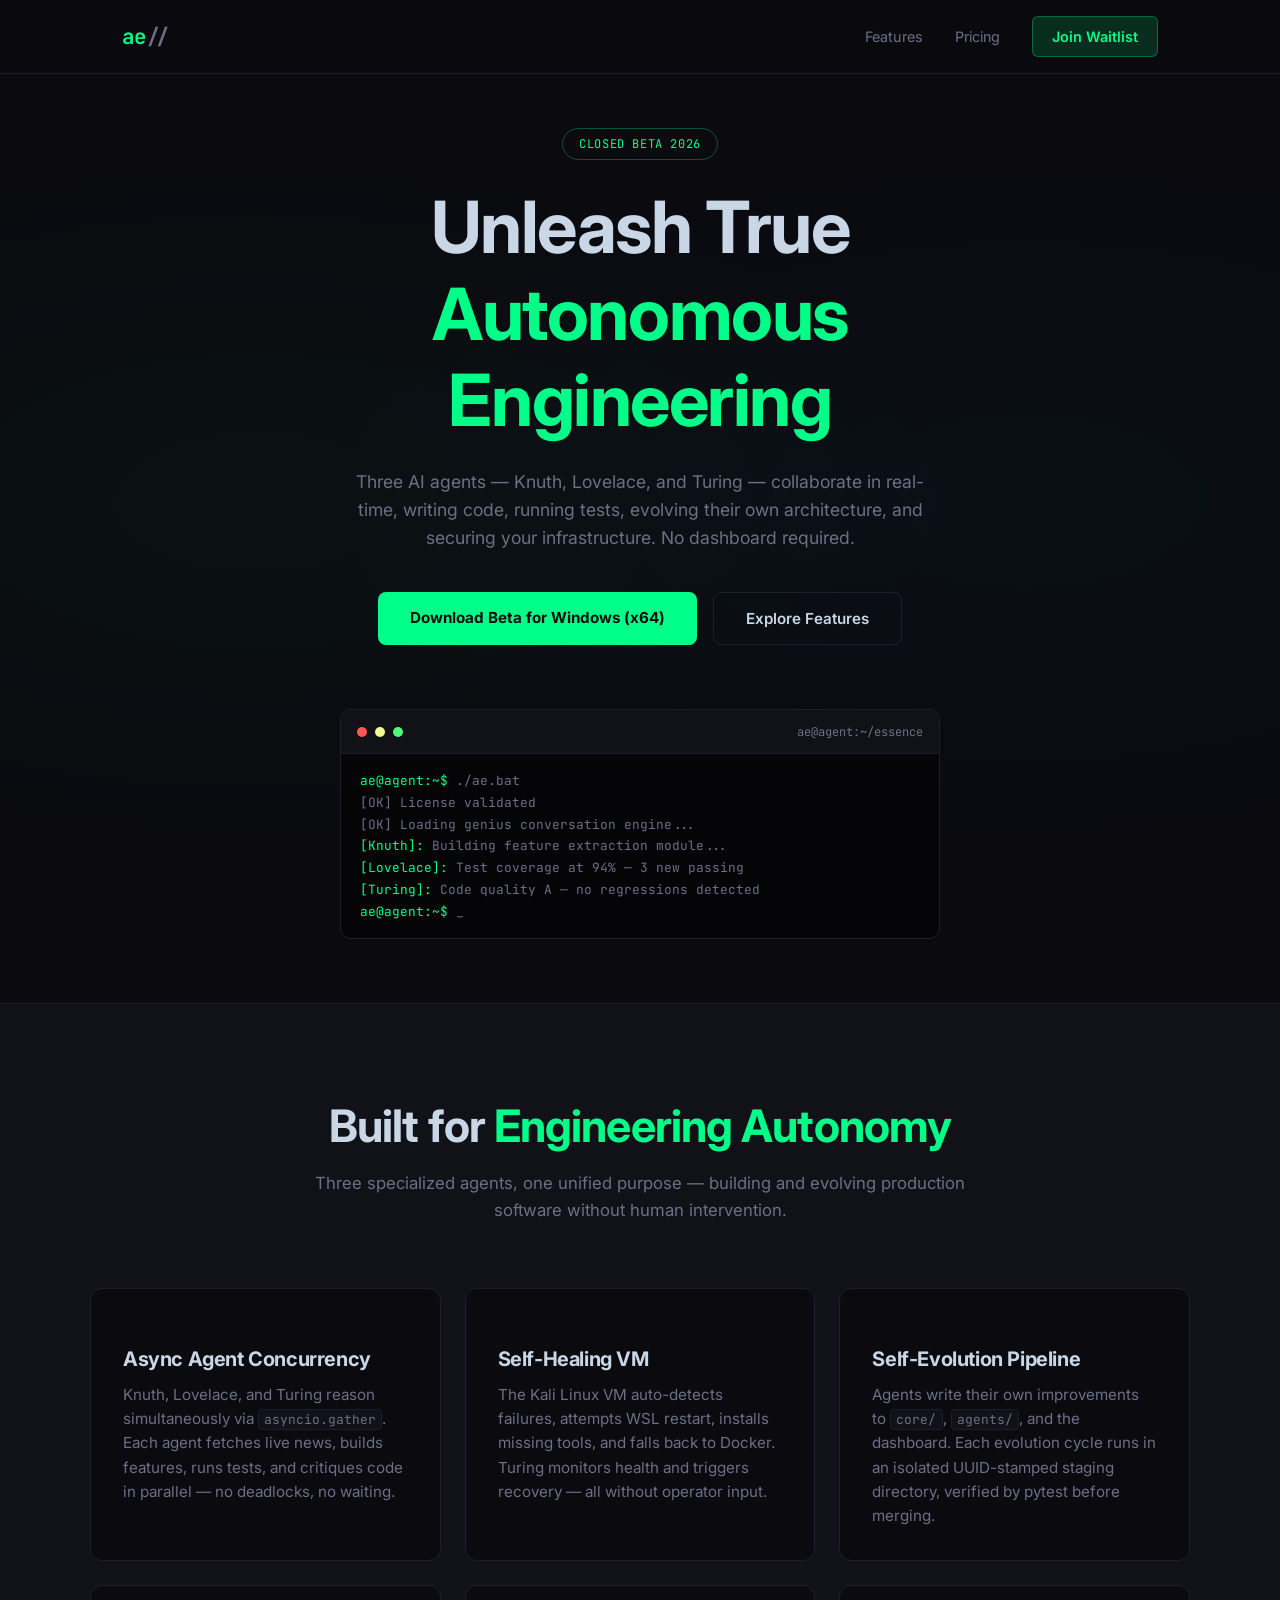
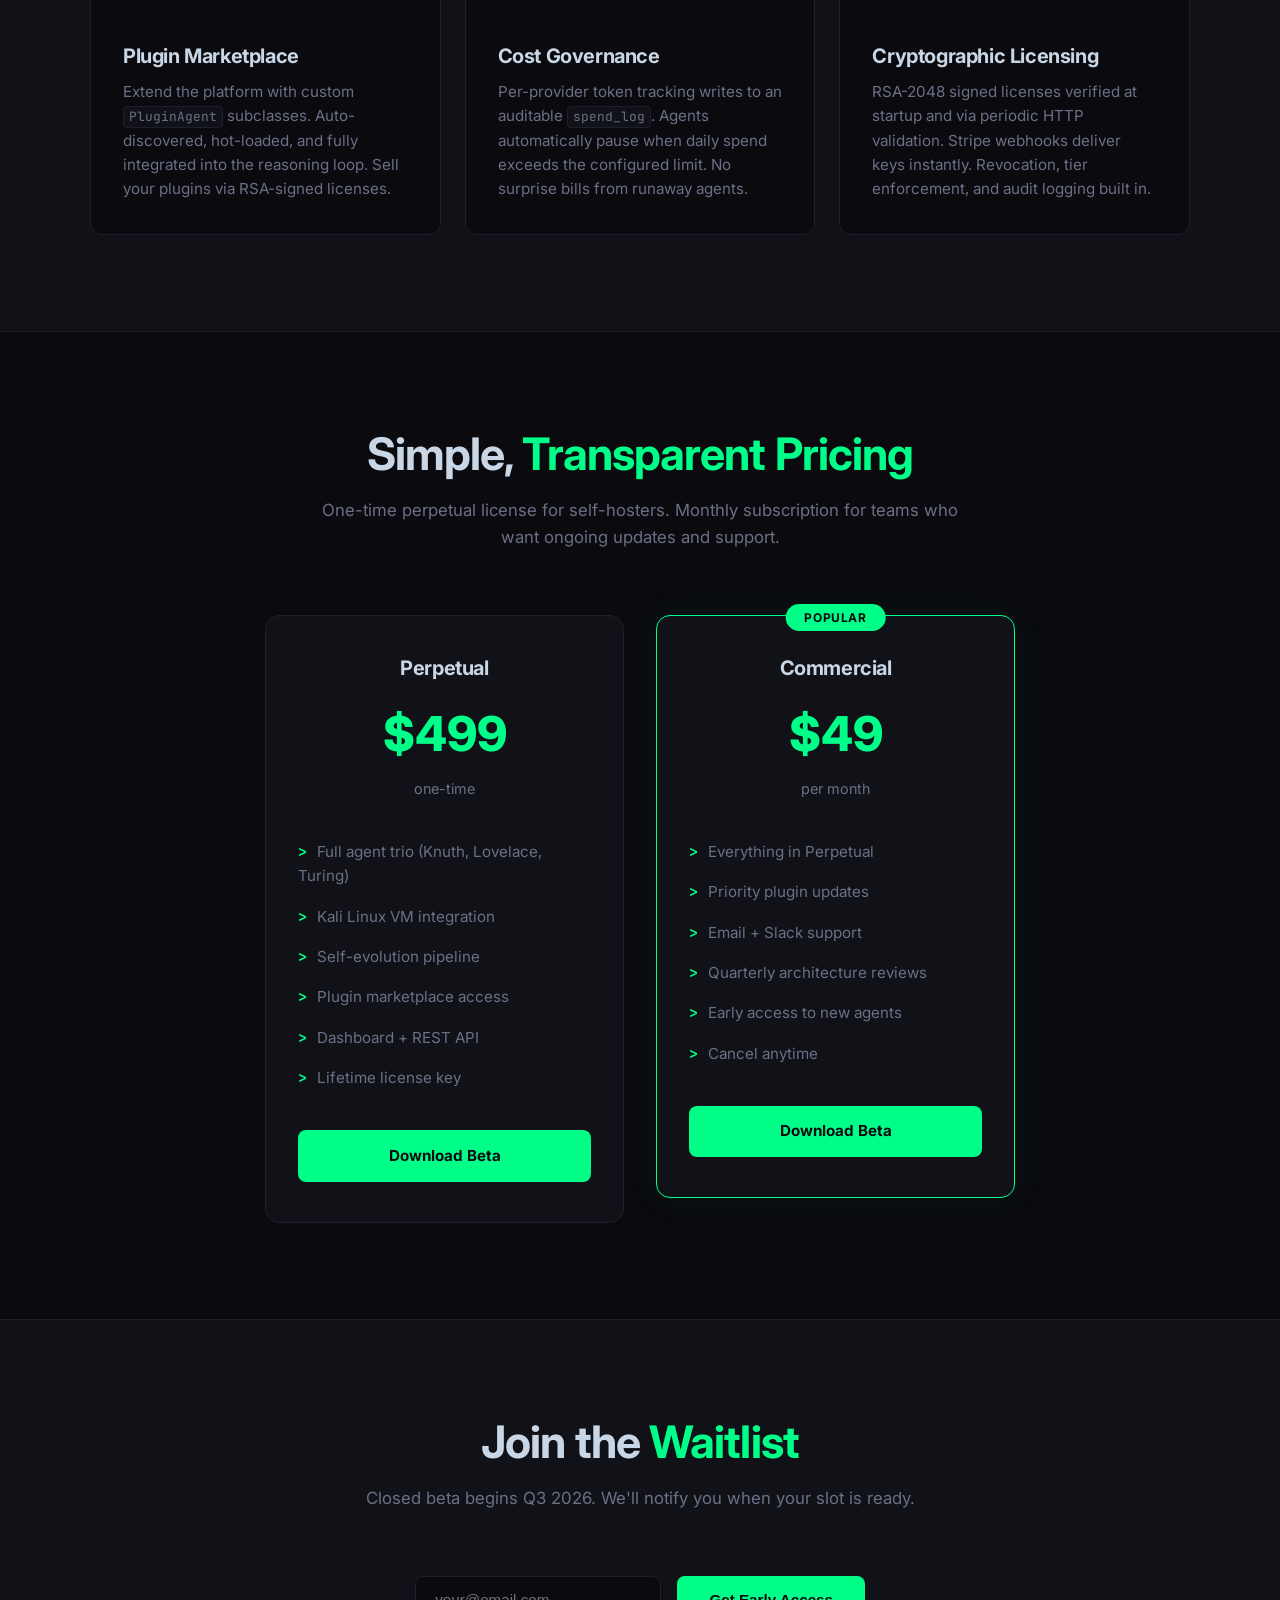
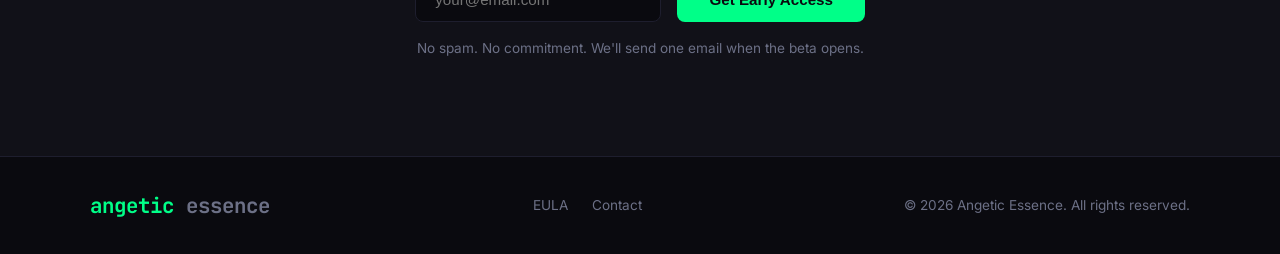
==== index.html @ 2ede4ea6 "Production release: AngeticEssence.exe update" ====
<!DOCTYPE html>
<html lang="en">
<head>
    <meta charset="UTF-8">
    <meta name="viewport" content="width=device-width, initial-scale=1.0">
    <title>Angetic Essence — Autonomous Engineering Agent</title>
    <link rel="stylesheet" href="styles.css">
    <link rel="preconnect" href="https://fonts.googleapis.com">
    <link href="https://fonts.googleapis.com/css2?family=JetBrains+Mono:wght@400;500;700&family=Inter:wght@400;500;600;700;800&display=swap" rel="stylesheet">
</head>
<body>
    <nav>
        <div class="nav-inner">
            <span class="logo">ae<span class="dim">//</span></span>
            <div class="nav-links">
                <a href="#features">Features</a>
                <a href="#pricing">Pricing</a>
                <a href="#waitlist" class="nav-cta">Join Waitlist</a>
            </div>
        </div>
    </nav>

    <section class="hero" id="hero">
        <div class="hero-bg"></div>
        <div class="hero-content">
            <span class="badge">Closed Beta 2026</span>
            <h1>Unleash True<br><span class="accent">Autonomous Engineering</span></h1>
            <p>Three AI agents — Knuth, Lovelace, and Turing — collaborate in real-time, writing code, running tests, evolving their own architecture, and securing your infrastructure. No dashboard required.</p>
            <div class="hero-actions">
                <a href="downloads/AngeticEssence.exe" class="btn-primary" download>Download Beta for Windows (x64)</a>
                <a href="#features" class="btn-secondary">Explore Features</a>
            </div>
            <div class="terminal-preview">
                <div class="terminal-header">
                    <span class="dot red"></span>
                    <span class="dot yellow"></span>
                    <span class="dot green"></span>
                    <span class="terminal-title">ae@agent:~/essence</span>
                </div>
                <div class="terminal-body">
                    <span class="prompt">ae@agent:~$</span> ./ae.bat<br>
                    <span class="dim">[OK] License validated</span><br>
                    <span class="dim">[OK] Loading genius conversation engine...</span><br>
                    <span class="accent">[Knuth]:</span> Building feature extraction module...<br>
                    <span class="accent">[Lovelace]:</span> Test coverage at 94% — 3 new passing<br>
                    <span class="accent">[Turing]:</span> Code quality A — no regressions detected<br>
                    <span class="prompt">ae@agent:~$</span> _
                </div>
            </div>
        </div>
    </section>

    <section class="features" id="features">
        <div class="section-header">
            <h2>Built for <span class="accent">Engineering Autonomy</span></h2>
            <p>Three specialized agents, one unified purpose — building and evolving production software without human intervention.</p>
        </div>
        <div class="features-grid">
            <div class="feature-card">
                <div class="feature-icon">&#8203;</div>
                <h3>Async Agent Concurrency</h3>
                <p>Knuth, Lovelace, and Turing reason simultaneously via <code>asyncio.gather</code>. Each agent fetches live news, builds features, runs tests, and critiques code in parallel — no deadlocks, no waiting.</p>
            </div>
            <div class="feature-card">
                <div class="feature-icon">&#8203;</div>
                <h3>Self-Healing VM</h3>
                <p>The Kali Linux VM auto-detects failures, attempts WSL restart, installs missing tools, and falls back to Docker. Turing monitors health and triggers recovery — all without operator input.</p>
            </div>
            <div class="feature-card">
                <div class="feature-icon">&#8203;</div>
                <h3>Self-Evolution Pipeline</h3>
                <p>Agents write their own improvements to <code>core/</code>, <code>agents/</code>, and the dashboard. Each evolution cycle runs in an isolated UUID-stamped staging directory, verified by pytest before merging.</p>
            </div>
            <div class="feature-card">
                <div class="feature-icon">&#8203;</div>
                <h3>Plugin Marketplace</h3>
                <p>Extend the platform with custom <code>PluginAgent</code> subclasses. Auto-discovered, hot-loaded, and fully integrated into the reasoning loop. Sell your plugins via RSA-signed licenses.</p>
            </div>
            <div class="feature-card">
                <div class="feature-icon">&#8203;</div>
                <h3>Cost Governance</h3>
                <p>Per-provider token tracking writes to an auditable <code>spend_log</code>. Agents automatically pause when daily spend exceeds the configured limit. No surprise bills from runaway agents.</p>
            </div>
            <div class="feature-card">
                <div class="feature-icon">&#8203;</div>
                <h3>Cryptographic Licensing</h3>
                <p>RSA-2048 signed licenses verified at startup and via periodic HTTP validation. Stripe webhooks deliver keys instantly. Revocation, tier enforcement, and audit logging built in.</p>
            </div>
        </div>
    </section>

    <section class="pricing" id="pricing">
        <div class="section-header">
            <h2>Simple, <span class="accent">Transparent Pricing</span></h2>
            <p>One-time perpetual license for self-hosters. Monthly subscription for teams who want ongoing updates and support.</p>
        </div>
        <div class="pricing-grid">
            <div class="pricing-card">
                <h3>Perpetual</h3>
                <div class="price">$499</div>
                <div class="price-note">one-time</div>
                <ul>
                    <li>Full agent trio (Knuth, Lovelace, Turing)</li>
                    <li>Kali Linux VM integration</li>
                    <li>Self-evolution pipeline</li>
                    <li>Plugin marketplace access</li>
                    <li>Dashboard + REST API</li>
                    <li>Lifetime license key</li>
                </ul>
                <a href="downloads/AngeticEssence.exe" class="btn-primary" download>Download Beta</a>
            </div>
            <div class="pricing-card featured">
                <div class="featured-badge">Popular</div>
                <h3>Commercial</h3>
                <div class="price">$49</div>
                <div class="price-note">per month</div>
                <ul>
                    <li>Everything in Perpetual</li>
                    <li>Priority plugin updates</li>
                    <li>Email + Slack support</li>
                    <li>Quarterly architecture reviews</li>
                    <li>Early access to new agents</li>
                    <li>Cancel anytime</li>
                </ul>
                <a href="downloads/AngeticEssence.exe" class="btn-primary" download>Download Beta</a>
            </div>
        </div>
    </section>

    <section class="waitlist" id="waitlist">
        <div class="section-header">
            <h2>Join the <span class="accent">Waitlist</span></h2>
            <p>Closed beta begins Q3 2026. We'll notify you when your slot is ready.</p>
        </div>
        <form class="waitlist-form" action="mailto:hello@angeticessence.com?subject=Angetic%20Essence%20Beta%20Waitlist" method="post" enctype="text/plain">
            <input type="email" name="email" placeholder="your@email.com" required>
            <button type="submit" class="btn-primary">Get Early Access</button>
        </form>
        <p class="waitlist-note">No spam. No commitment. We'll send one email when the beta opens.</p>
    </section>

    <footer>
        <div class="footer-inner">
            <span class="logo">angetic <span class="dim">essence</span></span>
            <div class="footer-links">
                <a href="docs/EULA.md">EULA</a>
                <a href="mailto:hello@angeticessence.com?subject=Angetic%20Essence%20Beta%20Waitlist">Contact</a>
            </div>
            <span class="dim">&copy; 2026 Angetic Essence. All rights reserved.</span>
        </div>
    </footer>
</body>
</html>
---- styles.css ----
/* ─── Reset & Base ─── */
*, *::before, *::after {
    margin: 0;
    padding: 0;
    box-sizing: border-box;
}

html {
    scroll-behavior: smooth;
}

body {
    background: #0a0a0f;
    color: #c8d6e5;
    font-family: 'Inter', -apple-system, BlinkMacSystemFont, sans-serif;
    line-height: 1.6;
    -webkit-font-smoothing: antialiased;
}

/* ─── Colors ─── */
:root {
    --bg: #0a0a0f;
    --bg-card: #111118;
    --bg-hover: #181825;
    --border: #1e1e2e;
    --text: #c8d6e5;
    --text-dim: #6c7086;
    --accent: #00ff88;
    --accent-dim: rgba(0, 255, 136, 0.15);
    --red: #ff5555;
    --yellow: #f1fa8c;
    --green: #50fa7b;
    --font-mono: 'JetBrains Mono', 'Fira Code', monospace;
}

/* ─── Typography ─── */
h1, h2, h3 {
    font-weight: 700;
    line-height: 1.2;
    letter-spacing: -0.02em;
}

h1 { font-size: clamp(2.5rem, 6vw, 4.5rem); }
h2 { font-size: clamp(1.8rem, 4vw, 2.8rem); }
h3 { font-size: 1.25rem; }

.accent { color: var(--accent); }
.dim { color: var(--text-dim); }

code {
    font-family: var(--font-mono);
    font-size: 0.85em;
    background: var(--bg-card);
    padding: 0.1em 0.4em;
    border-radius: 4px;
    border: 1px solid var(--border);
}

/* ─── Navigation ─── */
nav {
    position: fixed;
    top: 0;
    width: 100%;
    z-index: 100;
    background: rgba(10, 10, 15, 0.85);
    backdrop-filter: blur(12px);
    border-bottom: 1px solid var(--border);
}

.nav-inner {
    max-width: 1100px;
    margin: 0 auto;
    padding: 1rem 2rem;
    display: flex;
    justify-content: space-between;
    align-items: center;
}

.logo {
    font-family: var(--font-mono);
    font-size: 1.3rem;
    font-weight: 700;
    color: var(--accent);
}

.nav-links {
    display: flex;
    gap: 2rem;
    align-items: center;
}

.nav-links a {
    color: var(--text-dim);
    text-decoration: none;
    font-size: 0.9rem;
    transition: color 0.2s;
}

.nav-links a:hover {
    color: var(--accent);
}

.nav-cta {
    background: var(--accent-dim);
    color: var(--accent) !important;
    padding: 0.5rem 1.2rem;
    border-radius: 6px;
    border: 1px solid rgba(0, 255, 136, 0.3);
    font-weight: 600;
}

/* ─── Hero ─── */
.hero {
    position: relative;
    min-height: 100vh;
    display: flex;
    align-items: center;
    justify-content: center;
    padding: 8rem 2rem 4rem;
    overflow: hidden;
}

.hero-bg {
    position: absolute;
    inset: 0;
    background:
        radial-gradient(ellipse at 20% 50%, rgba(0, 255, 136, 0.03) 0%, transparent 50%),
        radial-gradient(ellipse at 80% 50%, rgba(0, 180, 255, 0.03) 0%, transparent 50%);
    pointer-events: none;
}

.hero-content {
    position: relative;
    max-width: 800px;
    text-align: center;
}

.badge {
    display: inline-block;
    font-family: var(--font-mono);
    font-size: 0.75rem;
    color: var(--accent);
    border: 1px solid rgba(0, 255, 136, 0.3);
    padding: 0.35rem 1rem;
    border-radius: 100px;
    margin-bottom: 1.5rem;
    letter-spacing: 0.05em;
    text-transform: uppercase;
}

.hero h1 {
    margin-bottom: 1.5rem;
}

.hero p {
    font-size: 1.1rem;
    color: var(--text-dim);
    max-width: 600px;
    margin: 0 auto 2.5rem;
}

.hero-actions {
    display: flex;
    gap: 1rem;
    justify-content: center;
    flex-wrap: wrap;
    margin-bottom: 4rem;
}

/* ─── Buttons ─── */
.btn-primary {
    display: inline-block;
    background: var(--accent);
    color: var(--bg);
    font-weight: 700;
    font-size: 0.95rem;
    padding: 0.85rem 2rem;
    border-radius: 8px;
    text-decoration: none;
    border: none;
    cursor: pointer;
    transition: all 0.2s;
}

.btn-primary:hover {
    background: #00cc6a;
    transform: translateY(-1px);
    box-shadow: 0 0 30px rgba(0, 255, 136, 0.2);
}

.btn-secondary {
    display: inline-block;
    color: var(--text);
    font-weight: 600;
    font-size: 0.95rem;
    padding: 0.85rem 2rem;
    border-radius: 8px;
    text-decoration: none;
    border: 1px solid var(--border);
    transition: all 0.2s;
}

.btn-secondary:hover {
    border-color: var(--text-dim);
    background: var(--bg-card);
}

/* ─── Terminal Preview ─── */
.terminal-preview {
    max-width: 600px;
    margin: 0 auto;
    background: #050508;
    border-radius: 10px;
    border: 1px solid var(--border);
    overflow: hidden;
    text-align: left;
    font-family: var(--font-mono);
    font-size: 0.8rem;
    line-height: 1.7;
}

.terminal-header {
    display: flex;
    align-items: center;
    gap: 0.5rem;
    padding: 0.7rem 1rem;
    background: var(--bg-card);
    border-bottom: 1px solid var(--border);
}

.dot {
    width: 10px;
    height: 10px;
    border-radius: 50%;
}

.dot.red { background: var(--red); }
.dot.yellow { background: var(--yellow); }
.dot.green { background: var(--green); }

.terminal-title {
    margin-left: auto;
    color: var(--text-dim);
    font-size: 0.75rem;
}

.terminal-body {
    padding: 1rem 1.2rem;
    color: var(--text-dim);
}

.prompt {
    color: var(--accent);
}

/* ─── Sections ─── */
section {
    padding: 6rem 2rem;
}

.section-header {
    text-align: center;
    max-width: 650px;
    margin: 0 auto 4rem;
}

.section-header p {
    color: var(--text-dim);
    margin-top: 1rem;
    font-size: 1.05rem;
}

/* ─── Features ─── */
.features {
    background: var(--bg-card);
    border-top: 1px solid var(--border);
    border-bottom: 1px solid var(--border);
}

.features-grid {
    max-width: 1100px;
    margin: 0 auto;
    display: grid;
    grid-template-columns: repeat(auto-fit, minmax(320px, 1fr));
    gap: 1.5rem;
}

.feature-card {
    background: var(--bg);
    border: 1px solid var(--border);
    border-radius: 12px;
    padding: 2rem;
    transition: all 0.3s;
}

.feature-card:hover {
    border-color: rgba(0, 255, 136, 0.2);
    background: var(--bg-hover);
    transform: translateY(-2px);
}

.feature-card h3 {
    margin-bottom: 0.75rem;
}

.feature-card p {
    color: var(--text-dim);
    font-size: 0.95rem;
}

/* ─── Pricing ─── */
.pricing-grid {
    max-width: 750px;
    margin: 0 auto;
    display: grid;
    grid-template-columns: repeat(auto-fit, minmax(300px, 1fr));
    gap: 2rem;
    align-items: start;
}

.pricing-card {
    background: var(--bg-card);
    border: 1px solid var(--border);
    border-radius: 14px;
    padding: 2.5rem 2rem;
    position: relative;
    text-align: center;
}

.pricing-card.featured {
    border-color: var(--accent);
    box-shadow: 0 0 40px rgba(0, 255, 136, 0.06);
}

.featured-badge {
    position: absolute;
    top: -12px;
    left: 50%;
    transform: translateX(-50%);
    background: var(--accent);
    color: var(--bg);
    font-size: 0.75rem;
    font-weight: 700;
    padding: 0.25rem 1.2rem;
    border-radius: 100px;
    text-transform: uppercase;
    letter-spacing: 0.05em;
}

.price {
    font-size: 3rem;
    font-weight: 800;
    color: var(--accent);
    margin: 1rem 0 0.25rem;
}

.price-note {
    color: var(--text-dim);
    font-size: 0.9rem;
    margin-bottom: 2rem;
}

.pricing-card ul {
    list-style: none;
    text-align: left;
    margin-bottom: 2rem;
}

.pricing-card li {
    padding: 0.5rem 0;
    font-size: 0.95rem;
    color: var(--text-dim);
}

.pricing-card li::before {
    content: ">";
    font-family: var(--font-mono);
    color: var(--accent);
    margin-right: 0.6rem;
    font-weight: 700;
}

.pricing-card .btn-primary {
    width: 100%;
    text-align: center;
}

/* ─── Waitlist ─── */
.waitlist {
    text-align: center;
    background: var(--bg-card);
    border-top: 1px solid var(--border);
}

.waitlist-form {
    display: flex;
    gap: 1rem;
    max-width: 450px;
    margin: 0 auto;
}

.waitlist-form input {
    flex: 1;
    background: var(--bg);
    border: 1px solid var(--border);
    border-radius: 8px;
    padding: 0.85rem 1.2rem;
    color: var(--text);
    font-size: 0.95rem;
    outline: none;
    transition: border-color 0.2s;
}

.waitlist-form input:focus {
    border-color: var(--accent);
}

.waitlist-note {
    margin-top: 1rem;
    font-size: 0.85rem;
    color: var(--text-dim);
}

/* ─── Footer ─── */
footer {
    border-top: 1px solid var(--border);
    padding: 2rem;
}

.footer-inner {
    max-width: 1100px;
    margin: 0 auto;
    display: flex;
    justify-content: space-between;
    align-items: center;
    flex-wrap: wrap;
    gap: 1rem;
    font-size: 0.85rem;
}

.footer-links {
    display: flex;
    gap: 1.5rem;
}

.footer-links a {
    color: var(--text-dim);
    text-decoration: none;
}

.footer-links a:hover {
    color: var(--accent);
}

/* ─── Responsive ─── */
@media (max-width: 640px) {
    .nav-links a:not(.nav-cta) {
        display: none;
    }
    .hero-actions {
        flex-direction: column;
    }
    .hero-actions .btn-primary,
    .hero-actions .btn-secondary {
        width: 100%;
        text-align: center;
    }
    .waitlist-form {
        flex-direction: column;
    }
    .features-grid {
        grid-template-columns: 1fr;
    }
    .pricing-grid {
        grid-template-columns: 1fr;
    }
}
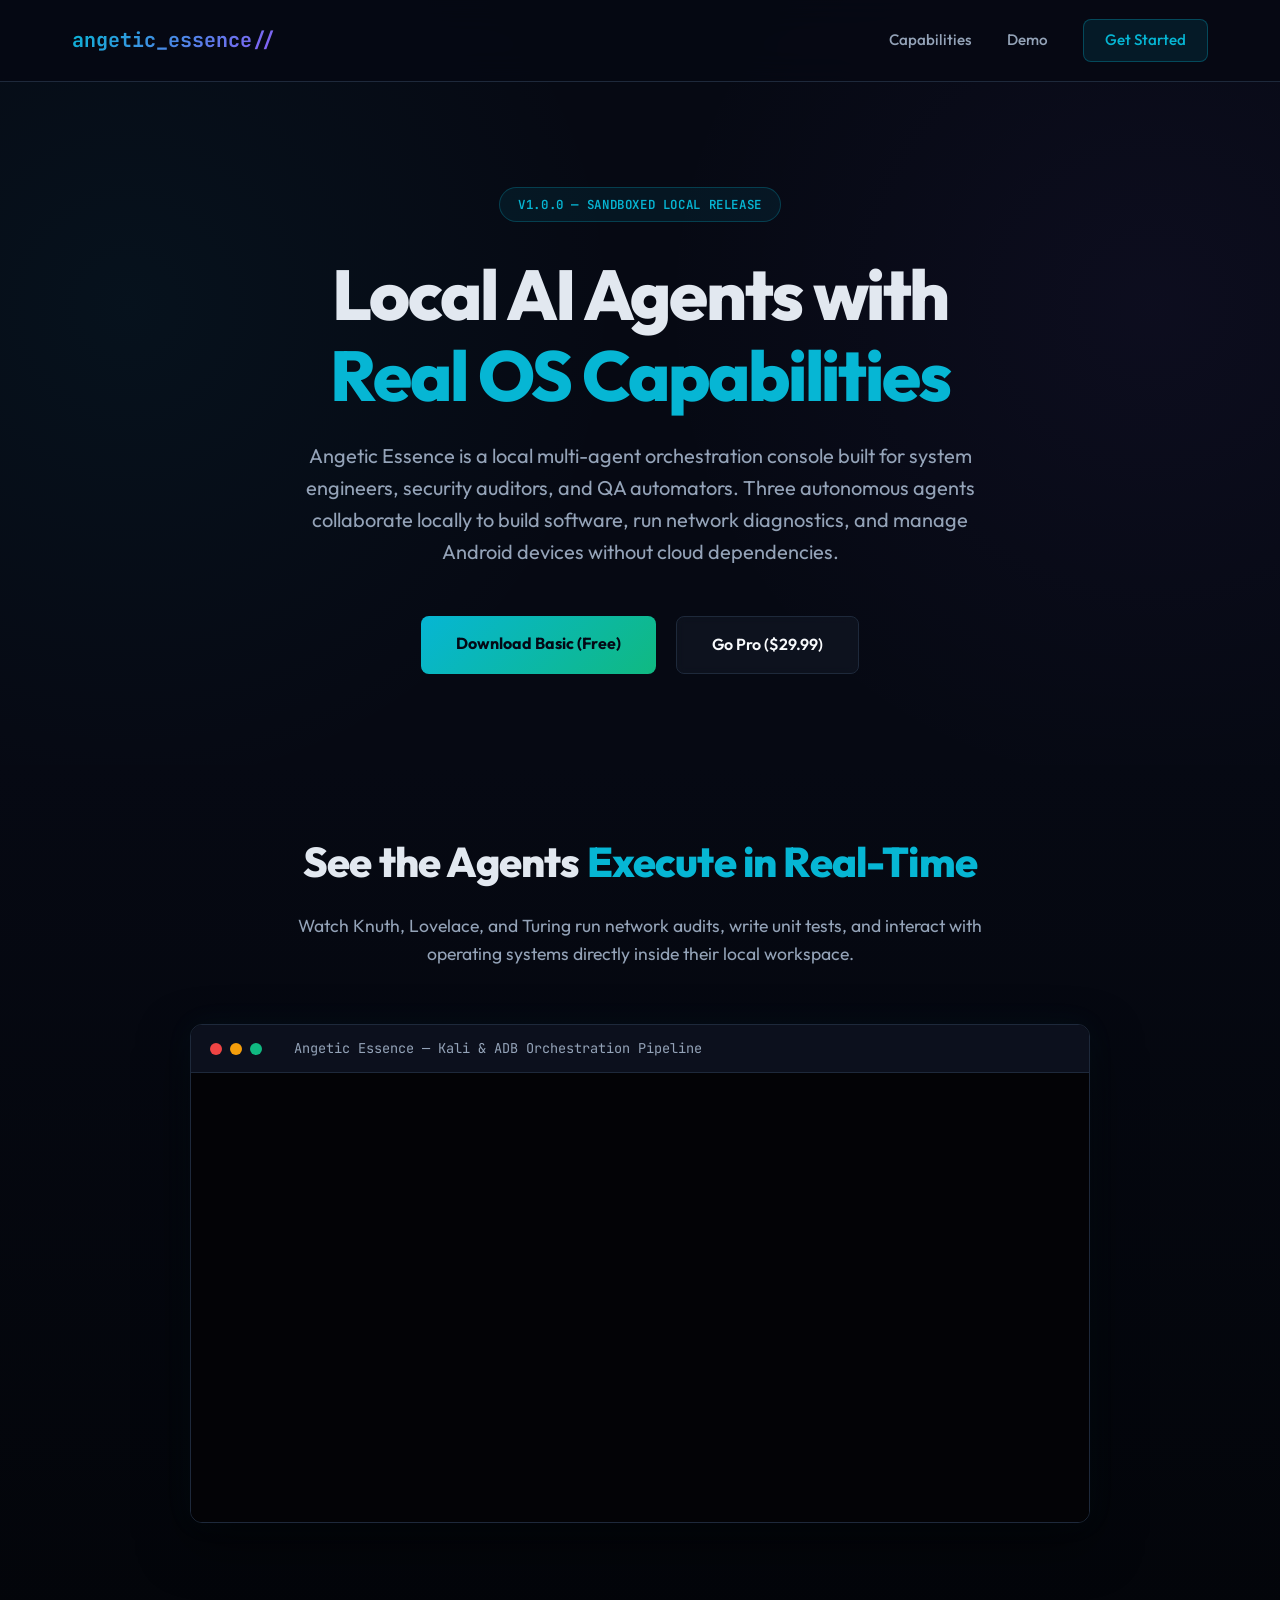
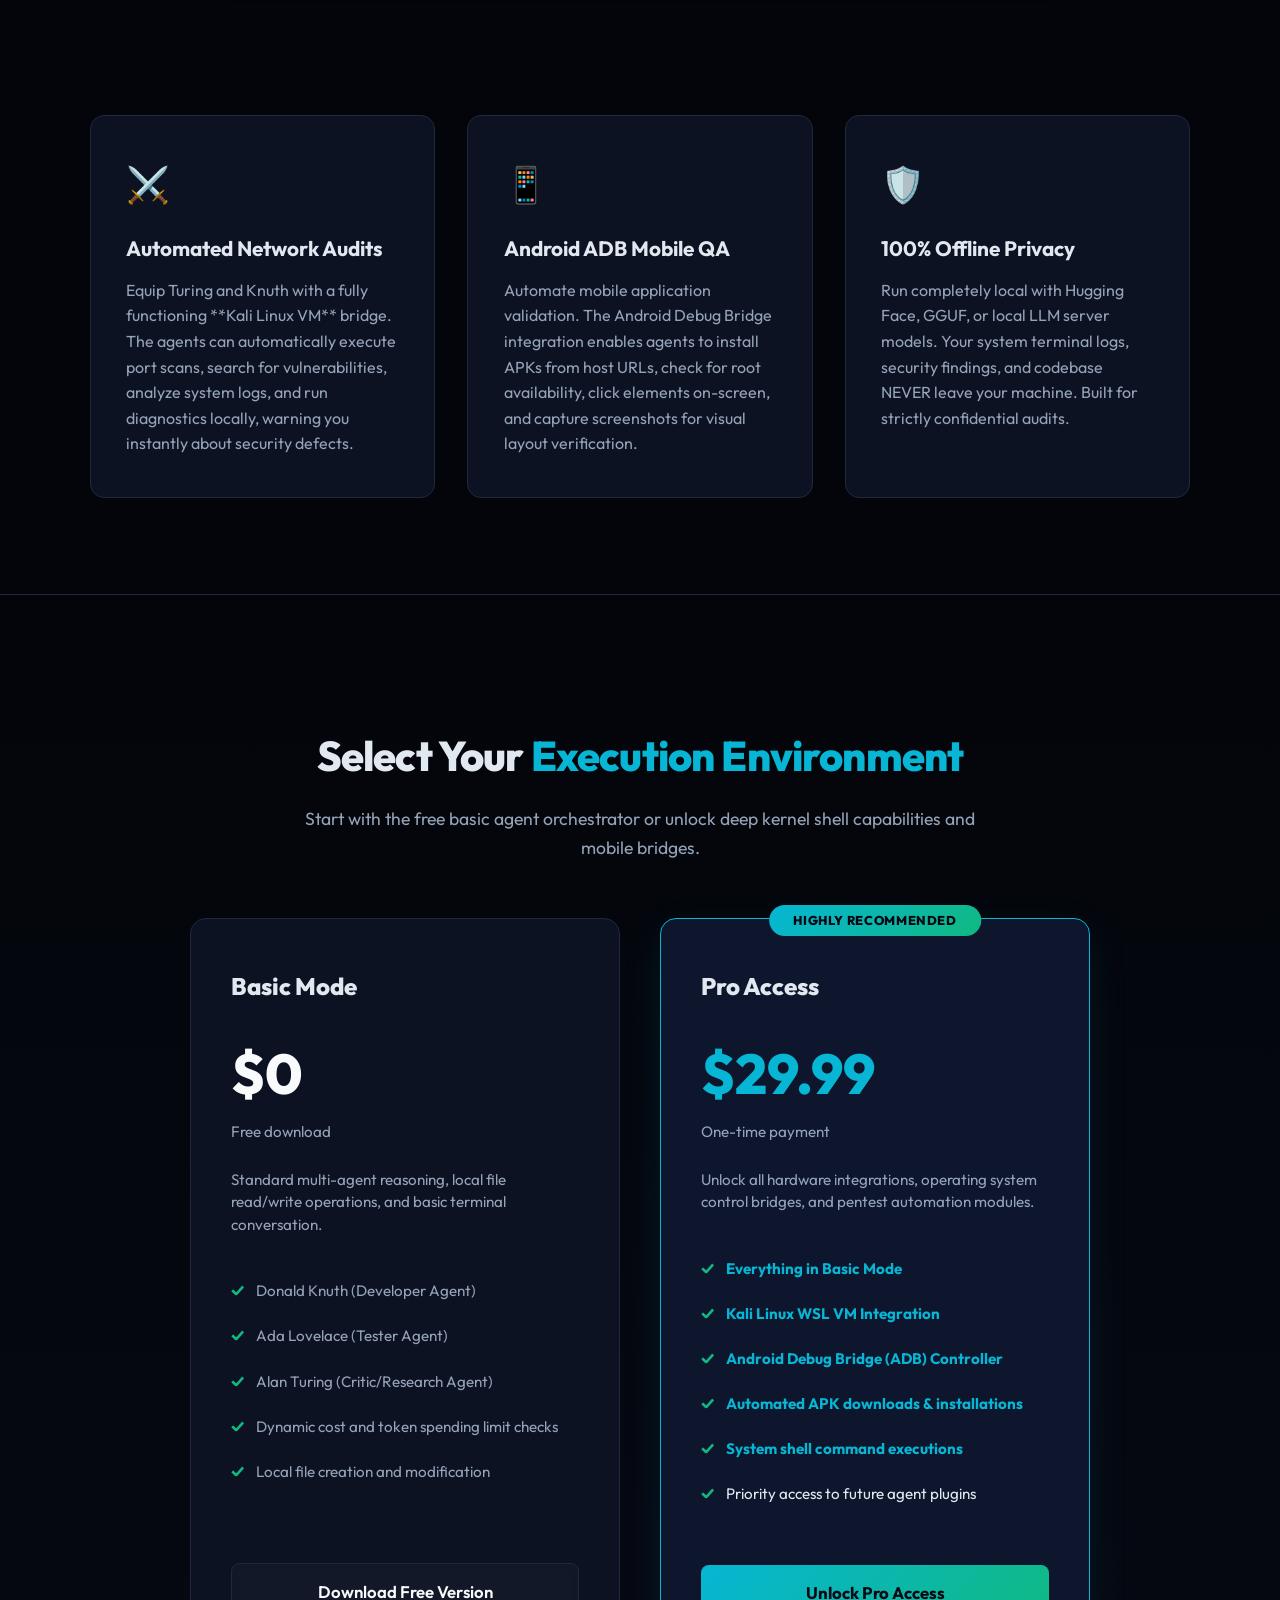
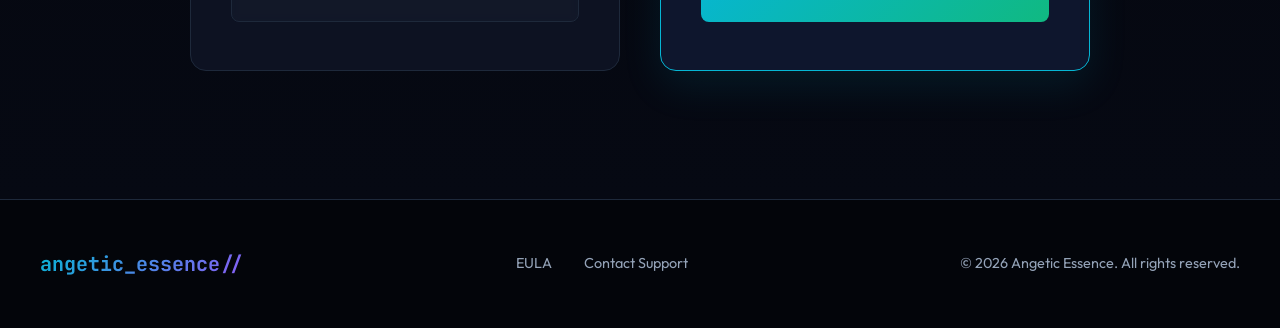
==== commit 30ceb5bb: "Update landing page: add terminal styles, video frame, and freemium pricing" ====
--- a/index.html
+++ b/index.html
@@ -3,148 +3,134 @@
 <head>
     <meta charset="UTF-8">
     <meta name="viewport" content="width=device-width, initial-scale=1.0">
-    <title>Angetic Essence — Autonomous Engineering Agent</title>
+    <title>Angetic Essence — Local Autonomous AI Agent Cyberdeck</title>
     <link rel="stylesheet" href="styles.css">
     <link rel="preconnect" href="https://fonts.googleapis.com">
-    <link href="https://fonts.googleapis.com/css2?family=JetBrains+Mono:wght@400;500;700&family=Inter:wght@400;500;600;700;800&display=swap" rel="stylesheet">
+    <link href="https://fonts.googleapis.com/css2?family=JetBrains+Mono:wght@400;500;700&family=Outfit:wght@400;500;600;700;800&display=swap" rel="stylesheet">
 </head>
 <body>
     <nav>
         <div class="nav-inner">
-            <span class="logo">ae<span class="dim">//</span></span>
+            <span class="logo">angetic_essence<span class="dim">//</span></span>
             <div class="nav-links">
-                <a href="#features">Features</a>
-                <a href="#pricing">Pricing</a>
-                <a href="#waitlist" class="nav-cta">Join Waitlist</a>
+                <a href="#features">Capabilities</a>
+                <a href="#demo">Demo</a>
+                <a href="#pricing" class="nav-cta">Get Started</a>
             </div>
         </div>
     </nav>
 
-    <section class="hero" id="hero">
+    <header class="hero">
         <div class="hero-bg"></div>
         <div class="hero-content">
-            <span class="badge">Closed Beta 2026</span>
-            <h1>Unleash True<br><span class="accent">Autonomous Engineering</span></h1>
-            <p>Three AI agents — Knuth, Lovelace, and Turing — collaborate in real-time, writing code, running tests, evolving their own architecture, and securing your infrastructure. No dashboard required.</p>
+            <span class="badge">V1.0.0 — Sandboxed Local Release</span>
+            <h1>Local AI Agents with<br><span class="accent">Real OS Capabilities</span></h1>
+            <p class="hero-sub">Angetic Essence is a local multi-agent orchestration console built for system engineers, security auditors, and QA automators. Three autonomous agents collaborate locally to build software, run network diagnostics, and manage Android devices without cloud dependencies.</p>
             <div class="hero-actions">
-                <a href="downloads/AngeticEssence.exe" class="btn-primary" download>Download Beta for Windows (x64)</a>
-                <a href="#features" class="btn-secondary">Explore Features</a>
+                <a href="downloads/AngeticEssence.exe" class="btn-primary" download>Download Basic (Free)</a>
+                <a href="#pricing" class="btn-secondary">Go Pro ($29.99)</a>
             </div>
-            <div class="terminal-preview">
-                <div class="terminal-header">
+        </div>
+    </header>
+
+    <section class="demo-section" id="demo">
+        <div class="section-header">
+            <h2>See the Agents <span class="accent">Execute in Real-Time</span></h2>
+            <p>Watch Knuth, Lovelace, and Turing run network audits, write unit tests, and interact with operating systems directly inside their local workspace.</p>
+        </div>
+        <div class="hardware-frame">
+            <div class="screen-header">
+                <div class="window-controls">
                     <span class="dot red"></span>
                     <span class="dot yellow"></span>
                     <span class="dot green"></span>
-                    <span class="terminal-title">ae@agent:~/essence</span>
                 </div>
-                <div class="terminal-body">
-                    <span class="prompt">ae@agent:~$</span> ./ae.bat<br>
-                    <span class="dim">[OK] License validated</span><br>
-                    <span class="dim">[OK] Loading genius conversation engine...</span><br>
-                    <span class="accent">[Knuth]:</span> Building feature extraction module...<br>
-                    <span class="accent">[Lovelace]:</span> Test coverage at 94% — 3 new passing<br>
-                    <span class="accent">[Turing]:</span> Code quality A — no regressions detected<br>
-                    <span class="prompt">ae@agent:~$</span> _
-                </div>
+                <span class="window-title">Angetic Essence — Kali & ADB Orchestration Pipeline</span>
+            </div>
+            <div class="screen-body">
+                <video autoplay loop muted playsinline class="demo-video">
+                    <source src="assets/demo.mp4" type="video/mp4">
+                    <!-- Text fallback representing terminal output in case video asset is not present -->
+                    <pre class="terminal-fallback">
+[Knuth] Initializing news-based developer intelligence loop...
+[Lovelace] Verification suites booted: pytest-coverage ready.
+[Turing] Analyzing Kali Linux WSL VM health: Status OK.
+[SYSTEM] Ready for tasks. Enter target command.
+$ /api/adb/devices -> Listing ADB nodes. Found device [emulator-5554]
+$ /api/vm/exec "nmap -sV -F 192.168.1.1" -> Triggering network audit tool...
+                    </pre>
+                </video>
             </div>
         </div>
     </section>
 
-    <section class="features" id="features">
-        <div class="section-header">
-            <h2>Built for <span class="accent">Engineering Autonomy</span></h2>
-            <p>Three specialized agents, one unified purpose — building and evolving production software without human intervention.</p>
-        </div>
-        <div class="features-grid">
-            <div class="feature-card">
-                <div class="feature-icon">&#8203;</div>
-                <h3>Async Agent Concurrency</h3>
-                <p>Knuth, Lovelace, and Turing reason simultaneously via <code>asyncio.gather</code>. Each agent fetches live news, builds features, runs tests, and critiques code in parallel — no deadlocks, no waiting.</p>
+    <section class="value-props" id="features">
+        <div class="props-grid">
+            <div class="prop-card">
+                <div class="prop-icon">⚔️</div>
+                <h3>Automated Network Audits</h3>
+                <p>Equip Turing and Knuth with a fully functioning **Kali Linux VM** bridge. The agents can automatically execute port scans, search for vulnerabilities, analyze system logs, and run diagnostics locally, warning you instantly about security defects.</p>
             </div>
-            <div class="feature-card">
-                <div class="feature-icon">&#8203;</div>
-                <h3>Self-Healing VM</h3>
-                <p>The Kali Linux VM auto-detects failures, attempts WSL restart, installs missing tools, and falls back to Docker. Turing monitors health and triggers recovery — all without operator input.</p>
+            <div class="prop-card">
+                <div class="prop-icon">📱</div>
+                <h3>Android ADB Mobile QA</h3>
+                <p>Automate mobile application validation. The Android Debug Bridge integration enables agents to install APKs from host URLs, check for root availability, click elements on-screen, and capture screenshots for visual layout verification.</p>
             </div>
-            <div class="feature-card">
-                <div class="feature-icon">&#8203;</div>
-                <h3>Self-Evolution Pipeline</h3>
-                <p>Agents write their own improvements to <code>core/</code>, <code>agents/</code>, and the dashboard. Each evolution cycle runs in an isolated UUID-stamped staging directory, verified by pytest before merging.</p>
-            </div>
-            <div class="feature-card">
-                <div class="feature-icon">&#8203;</div>
-                <h3>Plugin Marketplace</h3>
-                <p>Extend the platform with custom <code>PluginAgent</code> subclasses. Auto-discovered, hot-loaded, and fully integrated into the reasoning loop. Sell your plugins via RSA-signed licenses.</p>
-            </div>
-            <div class="feature-card">
-                <div class="feature-icon">&#8203;</div>
-                <h3>Cost Governance</h3>
-                <p>Per-provider token tracking writes to an auditable <code>spend_log</code>. Agents automatically pause when daily spend exceeds the configured limit. No surprise bills from runaway agents.</p>
-            </div>
-            <div class="feature-card">
-                <div class="feature-icon">&#8203;</div>
-                <h3>Cryptographic Licensing</h3>
-                <p>RSA-2048 signed licenses verified at startup and via periodic HTTP validation. Stripe webhooks deliver keys instantly. Revocation, tier enforcement, and audit logging built in.</p>
+            <div class="prop-card">
+                <div class="prop-icon">🛡️</div>
+                <h3>100% Offline Privacy</h3>
+                <p>Run completely local with Hugging Face, GGUF, or local LLM server models. Your system terminal logs, security findings, and codebase NEVER leave your machine. Built for strictly confidential audits.</p>
             </div>
         </div>
     </section>
 
     <section class="pricing" id="pricing">
         <div class="section-header">
-            <h2>Simple, <span class="accent">Transparent Pricing</span></h2>
-            <p>One-time perpetual license for self-hosters. Monthly subscription for teams who want ongoing updates and support.</p>
+            <h2>Select Your <span class="accent">Execution Environment</span></h2>
+            <p>Start with the free basic agent orchestrator or unlock deep kernel shell capabilities and mobile bridges.</p>
         </div>
         <div class="pricing-grid">
+            <!-- Basic Tier -->
             <div class="pricing-card">
-                <h3>Perpetual</h3>
-                <div class="price">$499</div>
-                <div class="price-note">one-time</div>
+                <h3>Basic Mode</h3>
+                <div class="price">$0</div>
+                <div class="price-note">Free download</div>
+                <p class="card-desc">Standard multi-agent reasoning, local file read/write operations, and basic terminal conversation.</p>
                 <ul>
-                    <li>Full agent trio (Knuth, Lovelace, Turing)</li>
-                    <li>Kali Linux VM integration</li>
-                    <li>Self-evolution pipeline</li>
-                    <li>Plugin marketplace access</li>
-                    <li>Dashboard + REST API</li>
-                    <li>Lifetime license key</li>
+                    <li>Donald Knuth (Developer Agent)</li>
+                    <li>Ada Lovelace (Tester Agent)</li>
+                    <li>Alan Turing (Critic/Research Agent)</li>
+                    <li>Dynamic cost and token spending limit checks</li>
+                    <li>Local file creation and modification</li>
                 </ul>
-                <a href="downloads/AngeticEssence.exe" class="btn-primary" download>Download Beta</a>
+                <a href="downloads/AngeticEssence.exe" class="btn-secondary" download>Download Free Version</a>
             </div>
+            <!-- Pro Tier -->
             <div class="pricing-card featured">
-                <div class="featured-badge">Popular</div>
-                <h3>Commercial</h3>
-                <div class="price">$49</div>
-                <div class="price-note">per month</div>
+                <div class="featured-badge">Highly Recommended</div>
+                <h3>Pro Access</h3>
+                <div class="price">$29.99</div>
+                <div class="price-note">One-time payment</div>
+                <p class="card-desc">Unlock all hardware integrations, operating system control bridges, and pentest automation modules.</p>
                 <ul>
-                    <li>Everything in Perpetual</li>
-                    <li>Priority plugin updates</li>
-                    <li>Email + Slack support</li>
-                    <li>Quarterly architecture reviews</li>
-                    <li>Early access to new agents</li>
-                    <li>Cancel anytime</li>
+                    <li><strong>Everything in Basic Mode</strong></li>
+                    <li><strong>Kali Linux WSL VM Integration</strong></li>
+                    <li><strong>Android Debug Bridge (ADB) Controller</strong></li>
+                    <li><strong>Automated APK downloads & installations</strong></li>
+                    <li><strong>System shell command executions</strong></li>
+                    <li>Priority access to future agent plugins</li>
                 </ul>
-                <a href="downloads/AngeticEssence.exe" class="btn-primary" download>Download Beta</a>
+                <a href="https://checkout.stripe.com/pay/mock_angetic_pro_2999" class="btn-primary">Unlock Pro Access</a>
             </div>
         </div>
     </section>
 
-    <section class="waitlist" id="waitlist">
-        <div class="section-header">
-            <h2>Join the <span class="accent">Waitlist</span></h2>
-            <p>Closed beta begins Q3 2026. We'll notify you when your slot is ready.</p>
-        </div>
-        <form class="waitlist-form" action="mailto:hello@angeticessence.com?subject=Angetic%20Essence%20Beta%20Waitlist" method="post" enctype="text/plain">
-            <input type="email" name="email" placeholder="your@email.com" required>
-            <button type="submit" class="btn-primary">Get Early Access</button>
-        </form>
-        <p class="waitlist-note">No spam. No commitment. We'll send one email when the beta opens.</p>
-    </section>
-
     <footer>
         <div class="footer-inner">
-            <span class="logo">angetic <span class="dim">essence</span></span>
+            <span class="logo">angetic_essence<span class="dim">//</span></span>
             <div class="footer-links">
                 <a href="docs/EULA.md">EULA</a>
-                <a href="mailto:hello@angeticessence.com?subject=Angetic%20Essence%20Beta%20Waitlist">Contact</a>
+                <a href="mailto:dev@angeticessence.com">Contact Support</a>
             </div>
             <span class="dim">&copy; 2026 Angetic Essence. All rights reserved.</span>
         </div>
--- a/styles.css
+++ b/styles.css
@@ -10,51 +10,30 @@
 }
 
 body {
-    background: #0a0a0f;
-    color: #c8d6e5;
-    font-family: 'Inter', -apple-system, BlinkMacSystemFont, sans-serif;
+    background: #060913;
+    color: #e2e8f0;
+    font-family: 'Outfit', -apple-system, BlinkMacSystemFont, sans-serif;
     line-height: 1.6;
     -webkit-font-smoothing: antialiased;
 }
 
-/* ─── Colors ─── */
+/* ─── Global Variables ─── */
 :root {
-    --bg: #0a0a0f;
-    --bg-card: #111118;
-    --bg-hover: #181825;
-    --border: #1e1e2e;
-    --text: #c8d6e5;
-    --text-dim: #6c7086;
-    --accent: #00ff88;
-    --accent-dim: rgba(0, 255, 136, 0.15);
-    --red: #ff5555;
-    --yellow: #f1fa8c;
-    --green: #50fa7b;
+    --bg: #060913;
+    --bg-card: #0d1222;
+    --bg-hover: #131b32;
+    --border: #1e293b;
+    --border-glow: rgba(6, 182, 212, 0.2);
+    --text: #f8fafc;
+    --text-dim: #94a3b8;
+    --accent: #06b6d4; /* Cyan */
+    --accent-alt: #10b981; /* Green */
+    --purple: #8b5cf6;
     --font-mono: 'JetBrains Mono', 'Fira Code', monospace;
 }
-
-/* ─── Typography ─── */
-h1, h2, h3 {
-    font-weight: 700;
-    line-height: 1.2;
-    letter-spacing: -0.02em;
-}
-
-h1 { font-size: clamp(2.5rem, 6vw, 4.5rem); }
-h2 { font-size: clamp(1.8rem, 4vw, 2.8rem); }
-h3 { font-size: 1.25rem; }
 
 .accent { color: var(--accent); }
 .dim { color: var(--text-dim); }
-
-code {
-    font-family: var(--font-mono);
-    font-size: 0.85em;
-    background: var(--bg-card);
-    padding: 0.1em 0.4em;
-    border-radius: 4px;
-    border: 1px solid var(--border);
-}
 
 /* ─── Navigation ─── */
 nav {
@@ -62,15 +41,15 @@
     top: 0;
     width: 100%;
     z-index: 100;
-    background: rgba(10, 10, 15, 0.85);
-    backdrop-filter: blur(12px);
+    background: rgba(6, 9, 19, 0.85);
+    backdrop-filter: blur(16px);
     border-bottom: 1px solid var(--border);
 }
 
 .nav-inner {
-    max-width: 1100px;
+    max-width: 1200px;
     margin: 0 auto;
-    padding: 1rem 2rem;
+    padding: 1.2rem 2rem;
     display: flex;
     justify-content: space-between;
     align-items: center;
@@ -78,21 +57,24 @@
 
 .logo {
     font-family: var(--font-mono);
-    font-size: 1.3rem;
+    font-size: 1.25rem;
     font-weight: 700;
-    color: var(--accent);
+    background: linear-gradient(135deg, var(--accent), var(--purple));
+    -webkit-background-clip: text;
+    -webkit-text-fill-color: transparent;
 }
 
 .nav-links {
     display: flex;
-    gap: 2rem;
+    gap: 2.2rem;
     align-items: center;
 }
 
 .nav-links a {
     color: var(--text-dim);
     text-decoration: none;
-    font-size: 0.9rem;
+    font-size: 0.95rem;
+    font-weight: 500;
     transition: color 0.2s;
 }
 
@@ -101,22 +83,28 @@
 }
 
 .nav-cta {
-    background: var(--accent-dim);
+    background: rgba(6, 182, 212, 0.1);
     color: var(--accent) !important;
-    padding: 0.5rem 1.2rem;
-    border-radius: 6px;
-    border: 1px solid rgba(0, 255, 136, 0.3);
+    padding: 0.5rem 1.3rem;
+    border-radius: 8px;
+    border: 1px solid rgba(6, 182, 212, 0.3);
     font-weight: 600;
-}
-
-/* ─── Hero ─── */
+    transition: all 0.2s;
+}
+
+.nav-cta:hover {
+    background: rgba(6, 182, 212, 0.2);
+    box-shadow: 0 0 15px rgba(6, 182, 212, 0.2);
+}
+
+/* ─── Hero / Header ─── */
 .hero {
     position: relative;
-    min-height: 100vh;
+    min-height: 85vh;
     display: flex;
     align-items: center;
     justify-content: center;
-    padding: 8rem 2rem 4rem;
+    padding: 10rem 2rem 4rem;
     overflow: hidden;
 }
 
@@ -124,328 +112,375 @@
     position: absolute;
     inset: 0;
     background:
-        radial-gradient(ellipse at 20% 50%, rgba(0, 255, 136, 0.03) 0%, transparent 50%),
-        radial-gradient(ellipse at 80% 50%, rgba(0, 180, 255, 0.03) 0%, transparent 50%);
+        radial-gradient(circle at 10% 40%, rgba(6, 182, 212, 0.05) 0%, transparent 40%),
+        radial-gradient(circle at 90% 40%, rgba(139, 92, 246, 0.05) 0%, transparent 40%);
     pointer-events: none;
 }
 
 .hero-content {
     position: relative;
-    max-width: 800px;
+    max-width: 900px;
     text-align: center;
+    z-index: 10;
 }
 
 .badge {
     display: inline-block;
     font-family: var(--font-mono);
-    font-size: 0.75rem;
+    font-size: 0.78rem;
     color: var(--accent);
-    border: 1px solid rgba(0, 255, 136, 0.3);
-    padding: 0.35rem 1rem;
+    background: rgba(6, 182, 212, 0.08);
+    border: 1px solid rgba(6, 182, 212, 0.25);
+    padding: 0.4rem 1.1rem;
     border-radius: 100px;
-    margin-bottom: 1.5rem;
+    margin-bottom: 2rem;
     letter-spacing: 0.05em;
     text-transform: uppercase;
+    font-weight: 600;
 }
 
 .hero h1 {
+    font-size: clamp(2.6rem, 5.5vw, 4.4rem);
     margin-bottom: 1.5rem;
-}
-
-.hero p {
-    font-size: 1.1rem;
-    color: var(--text-dim);
-    max-width: 600px;
-    margin: 0 auto 2.5rem;
+    font-weight: 800;
+    letter-spacing: -0.03em;
+    line-height: 1.15;
+}
+
+.hero-sub {
+    font-size: clamp(1.05rem, 2vw, 1.25rem);
+    color: var(--text-dim);
+    max-width: 720px;
+    margin: 0 auto 3rem;
+    line-height: 1.6;
 }
 
 .hero-actions {
     display: flex;
-    gap: 1rem;
+    gap: 1.2rem;
     justify-content: center;
     flex-wrap: wrap;
-    margin-bottom: 4rem;
 }
 
 /* ─── Buttons ─── */
 .btn-primary {
     display: inline-block;
-    background: var(--accent);
-    color: var(--bg);
+    background: linear-gradient(135deg, var(--accent), var(--accent-alt));
+    color: #040815;
     font-weight: 700;
-    font-size: 0.95rem;
-    padding: 0.85rem 2rem;
+    font-size: 1rem;
+    padding: 0.95rem 2.2rem;
     border-radius: 8px;
     text-decoration: none;
     border: none;
     cursor: pointer;
-    transition: all 0.2s;
+    transition: all 0.25s ease;
 }
 
 .btn-primary:hover {
-    background: #00cc6a;
-    transform: translateY(-1px);
-    box-shadow: 0 0 30px rgba(0, 255, 136, 0.2);
+    transform: translateY(-2px);
+    box-shadow: 0 0 25px rgba(6, 182, 212, 0.4);
 }
 
 .btn-secondary {
     display: inline-block;
     color: var(--text);
     font-weight: 600;
-    font-size: 0.95rem;
-    padding: 0.85rem 2rem;
+    font-size: 1rem;
+    padding: 0.95rem 2.2rem;
     border-radius: 8px;
     text-decoration: none;
     border: 1px solid var(--border);
-    transition: all 0.2s;
+    background: rgba(30, 41, 59, 0.3);
+    backdrop-filter: blur(4px);
+    transition: all 0.25s ease;
 }
 
 .btn-secondary:hover {
-    border-color: var(--text-dim);
-    background: var(--bg-card);
-}
-
-/* ─── Terminal Preview ─── */
-.terminal-preview {
-    max-width: 600px;
-    margin: 0 auto;
-    background: #050508;
-    border-radius: 10px;
-    border: 1px solid var(--border);
-    overflow: hidden;
-    text-align: left;
-    font-family: var(--font-mono);
-    font-size: 0.8rem;
-    line-height: 1.7;
-}
-
-.terminal-header {
-    display: flex;
-    align-items: center;
-    gap: 0.5rem;
-    padding: 0.7rem 1rem;
-    background: var(--bg-card);
-    border-bottom: 1px solid var(--border);
-}
-
-.dot {
-    width: 10px;
-    height: 10px;
-    border-radius: 50%;
-}
-
-.dot.red { background: var(--red); }
-.dot.yellow { background: var(--yellow); }
-.dot.green { background: var(--green); }
-
-.terminal-title {
-    margin-left: auto;
-    color: var(--text-dim);
-    font-size: 0.75rem;
-}
-
-.terminal-body {
-    padding: 1rem 1.2rem;
-    color: var(--text-dim);
-}
-
-.prompt {
-    color: var(--accent);
-}
-
-/* ─── Sections ─── */
-section {
-    padding: 6rem 2rem;
+    border-color: var(--accent);
+    background: var(--bg-hover);
+    transform: translateY(-2px);
+}
+
+/* ─── Demo Section & Hardware Screen ─── */
+.demo-section {
+    padding: 4rem 2rem 6rem;
+    background: linear-gradient(180deg, var(--bg) 0%, #03050a 100%);
 }
 
 .section-header {
     text-align: center;
-    max-width: 650px;
-    margin: 0 auto 4rem;
+    max-width: 700px;
+    margin: 0 auto 3.5rem;
+}
+
+.section-header h2 {
+    font-size: clamp(2rem, 3.5vw, 2.6rem);
+    font-weight: 800;
+    letter-spacing: -0.02em;
 }
 
 .section-header p {
     color: var(--text-dim);
     margin-top: 1rem;
-    font-size: 1.05rem;
-}
-
-/* ─── Features ─── */
-.features {
-    background: var(--bg-card);
-    border-top: 1px solid var(--border);
+    font-size: 1.1rem;
+}
+
+.hardware-frame {
+    max-width: 900px;
+    margin: 0 auto;
+    background: #020205;
+    border-radius: 12px;
+    border: 1px solid var(--border);
+    box-shadow: 0 20px 50px rgba(0, 0, 0, 0.5), 0 0 30px rgba(6, 182, 212, 0.05);
+    overflow: hidden;
+}
+
+.screen-header {
+    display: flex;
+    align-items: center;
+    padding: 0.8rem 1.2rem;
+    background: #0c101d;
     border-bottom: 1px solid var(--border);
 }
 
-.features-grid {
+.window-controls {
+    display: flex;
+    gap: 0.5rem;
+}
+
+.window-controls .dot {
+    width: 12px;
+    height: 12px;
+    border-radius: 50%;
+    display: block;
+}
+
+.window-controls .dot.red { background: #ef4444; }
+.window-controls .dot.yellow { background: #f59e0b; }
+.window-controls .dot.green { background: #10b981; }
+
+.window-title {
+    margin-left: 2rem;
+    color: var(--text-dim);
+    font-size: 0.85rem;
+    font-family: var(--font-mono);
+}
+
+.screen-body {
+    position: relative;
+    padding: 0;
+    background: #030306;
+}
+
+.demo-video {
+    width: 100%;
+    height: auto;
+    display: block;
+    border: none;
+}
+
+.terminal-fallback {
+    padding: 2rem;
+    font-family: var(--font-mono);
+    font-size: 0.9rem;
+    color: #00ff66;
+    line-height: 1.8;
+    white-space: pre-wrap;
+    word-break: break-all;
+    background: #030306;
+}
+
+/* ─── Value Propositions ─── */
+.value-props {
+    padding: 6rem 2rem;
+    background: #03050a;
+}
+
+.props-grid {
     max-width: 1100px;
     margin: 0 auto;
     display: grid;
     grid-template-columns: repeat(auto-fit, minmax(320px, 1fr));
-    gap: 1.5rem;
-}
-
-.feature-card {
-    background: var(--bg);
+    gap: 2rem;
+}
+
+.prop-card {
+    background: var(--bg-card);
     border: 1px solid var(--border);
-    border-radius: 12px;
-    padding: 2rem;
-    transition: all 0.3s;
-}
-
-.feature-card:hover {
-    border-color: rgba(0, 255, 136, 0.2);
+    border-radius: 14px;
+    padding: 2.5rem 2.2rem;
+    transition: all 0.3s ease;
+}
+
+.prop-card:hover {
+    border-color: var(--border-glow);
     background: var(--bg-hover);
-    transform: translateY(-2px);
-}
-
-.feature-card h3 {
-    margin-bottom: 0.75rem;
-}
-
-.feature-card p {
-    color: var(--text-dim);
-    font-size: 0.95rem;
-}
-
-/* ─── Pricing ─── */
+    transform: translateY(-4px);
+    box-shadow: 0 10px 25px rgba(6, 182, 212, 0.05);
+}
+
+.prop-icon {
+    font-size: 2.2rem;
+    margin-bottom: 1.2rem;
+}
+
+.prop-card h3 {
+    font-size: 1.3rem;
+    font-weight: 700;
+    margin-bottom: 0.8rem;
+}
+
+.prop-card p {
+    color: var(--text-dim);
+    font-size: 1rem;
+    line-height: 1.6;
+}
+
+.prop-card p strong {
+    color: var(--text);
+}
+
+/* ─── Pricing Section ─── */
+.pricing {
+    padding: 8rem 2rem;
+    background: linear-gradient(180deg, #03050a 0%, var(--bg) 100%);
+    border-top: 1px solid var(--border);
+}
+
 .pricing-grid {
-    max-width: 750px;
+    max-width: 900px;
     margin: 0 auto;
     display: grid;
-    grid-template-columns: repeat(auto-fit, minmax(300px, 1fr));
-    gap: 2rem;
-    align-items: start;
+    grid-template-columns: repeat(auto-fit, minmax(360px, 1fr));
+    gap: 2.5rem;
+    align-items: stretch;
 }
 
 .pricing-card {
     background: var(--bg-card);
     border: 1px solid var(--border);
-    border-radius: 14px;
-    padding: 2.5rem 2rem;
+    border-radius: 16px;
+    padding: 3rem 2.5rem;
     position: relative;
-    text-align: center;
+    display: flex;
+    flex-direction: column;
 }
 
 .pricing-card.featured {
     border-color: var(--accent);
-    box-shadow: 0 0 40px rgba(0, 255, 136, 0.06);
+    box-shadow: 0 15px 40px rgba(6, 182, 212, 0.1);
+    background: #0e162d;
 }
 
 .featured-badge {
     position: absolute;
-    top: -12px;
+    top: -14px;
     left: 50%;
     transform: translateX(-50%);
-    background: var(--accent);
-    color: var(--bg);
-    font-size: 0.75rem;
-    font-weight: 700;
-    padding: 0.25rem 1.2rem;
+    background: linear-gradient(135deg, var(--accent), var(--accent-alt));
+    color: #040815;
+    font-size: 0.8rem;
+    font-weight: 800;
+    padding: 0.35rem 1.5rem;
     border-radius: 100px;
     text-transform: uppercase;
     letter-spacing: 0.05em;
 }
 
+.pricing-card h3 {
+    font-size: 1.5rem;
+    font-weight: 800;
+    margin-bottom: 0.5rem;
+}
+
 .price {
-    font-size: 3rem;
+    font-size: 3.5rem;
     font-weight: 800;
+    color: var(--text);
+    margin: 1rem 0 0.1rem;
+}
+
+.pricing-card.featured .price {
     color: var(--accent);
-    margin: 1rem 0 0.25rem;
 }
 
 .price-note {
     color: var(--text-dim);
-    font-size: 0.9rem;
+    font-size: 0.95rem;
+    margin-bottom: 1.5rem;
+}
+
+.card-desc {
+    color: var(--text-dim);
+    font-size: 0.95rem;
+    line-height: 1.5;
     margin-bottom: 2rem;
 }
 
 .pricing-card ul {
     list-style: none;
-    text-align: left;
-    margin-bottom: 2rem;
+    margin-bottom: 3rem;
 }
 
 .pricing-card li {
-    padding: 0.5rem 0;
+    padding: 0.65rem 0;
     font-size: 0.95rem;
     color: var(--text-dim);
+    display: flex;
+    align-items: flex-start;
 }
 
 .pricing-card li::before {
-    content: ">";
-    font-family: var(--font-mono);
+    content: "✓";
+    color: var(--accent-alt);
+    margin-right: 0.75rem;
+    font-weight: 900;
+}
+
+.pricing-card.featured li {
+    color: #e2e8f0;
+}
+
+.pricing-card.featured li strong {
     color: var(--accent);
-    margin-right: 0.6rem;
-    font-weight: 700;
-}
-
-.pricing-card .btn-primary {
+}
+
+.pricing-card .btn-primary,
+.pricing-card .btn-secondary {
     width: 100%;
     text-align: center;
-}
-
-/* ─── Waitlist ─── */
-.waitlist {
-    text-align: center;
-    background: var(--bg-card);
-    border-top: 1px solid var(--border);
-}
-
-.waitlist-form {
-    display: flex;
-    gap: 1rem;
-    max-width: 450px;
-    margin: 0 auto;
-}
-
-.waitlist-form input {
-    flex: 1;
-    background: var(--bg);
-    border: 1px solid var(--border);
-    border-radius: 8px;
-    padding: 0.85rem 1.2rem;
-    color: var(--text);
-    font-size: 0.95rem;
-    outline: none;
-    transition: border-color 0.2s;
-}
-
-.waitlist-form input:focus {
-    border-color: var(--accent);
-}
-
-.waitlist-note {
-    margin-top: 1rem;
-    font-size: 0.85rem;
-    color: var(--text-dim);
+    margin-top: auto;
+    font-size: 1.05rem;
 }
 
 /* ─── Footer ─── */
 footer {
     border-top: 1px solid var(--border);
-    padding: 2rem;
+    padding: 3rem 2rem;
+    background: #03050a;
 }
 
 .footer-inner {
-    max-width: 1100px;
+    max-width: 1200px;
     margin: 0 auto;
     display: flex;
     justify-content: space-between;
     align-items: center;
     flex-wrap: wrap;
-    gap: 1rem;
-    font-size: 0.85rem;
+    gap: 1.5rem;
+    font-size: 0.9rem;
 }
 
 .footer-links {
     display: flex;
-    gap: 1.5rem;
+    gap: 2rem;
 }
 
 .footer-links a {
     color: var(--text-dim);
     text-decoration: none;
+    transition: color 0.2s;
 }
 
 .footer-links a:hover {
@@ -453,7 +488,7 @@
 }
 
 /* ─── Responsive ─── */
-@media (max-width: 640px) {
+@media (max-width: 768px) {
     .nav-links a:not(.nav-cta) {
         display: none;
     }
@@ -465,13 +500,10 @@
         width: 100%;
         text-align: center;
     }
-    .waitlist-form {
-        flex-direction: column;
-    }
-    .features-grid {
-        grid-template-columns: 1fr;
-    }
     .pricing-grid {
         grid-template-columns: 1fr;
     }
-}
+    .pricing-card {
+        padding: 2.5rem 1.8rem;
+    }
+}
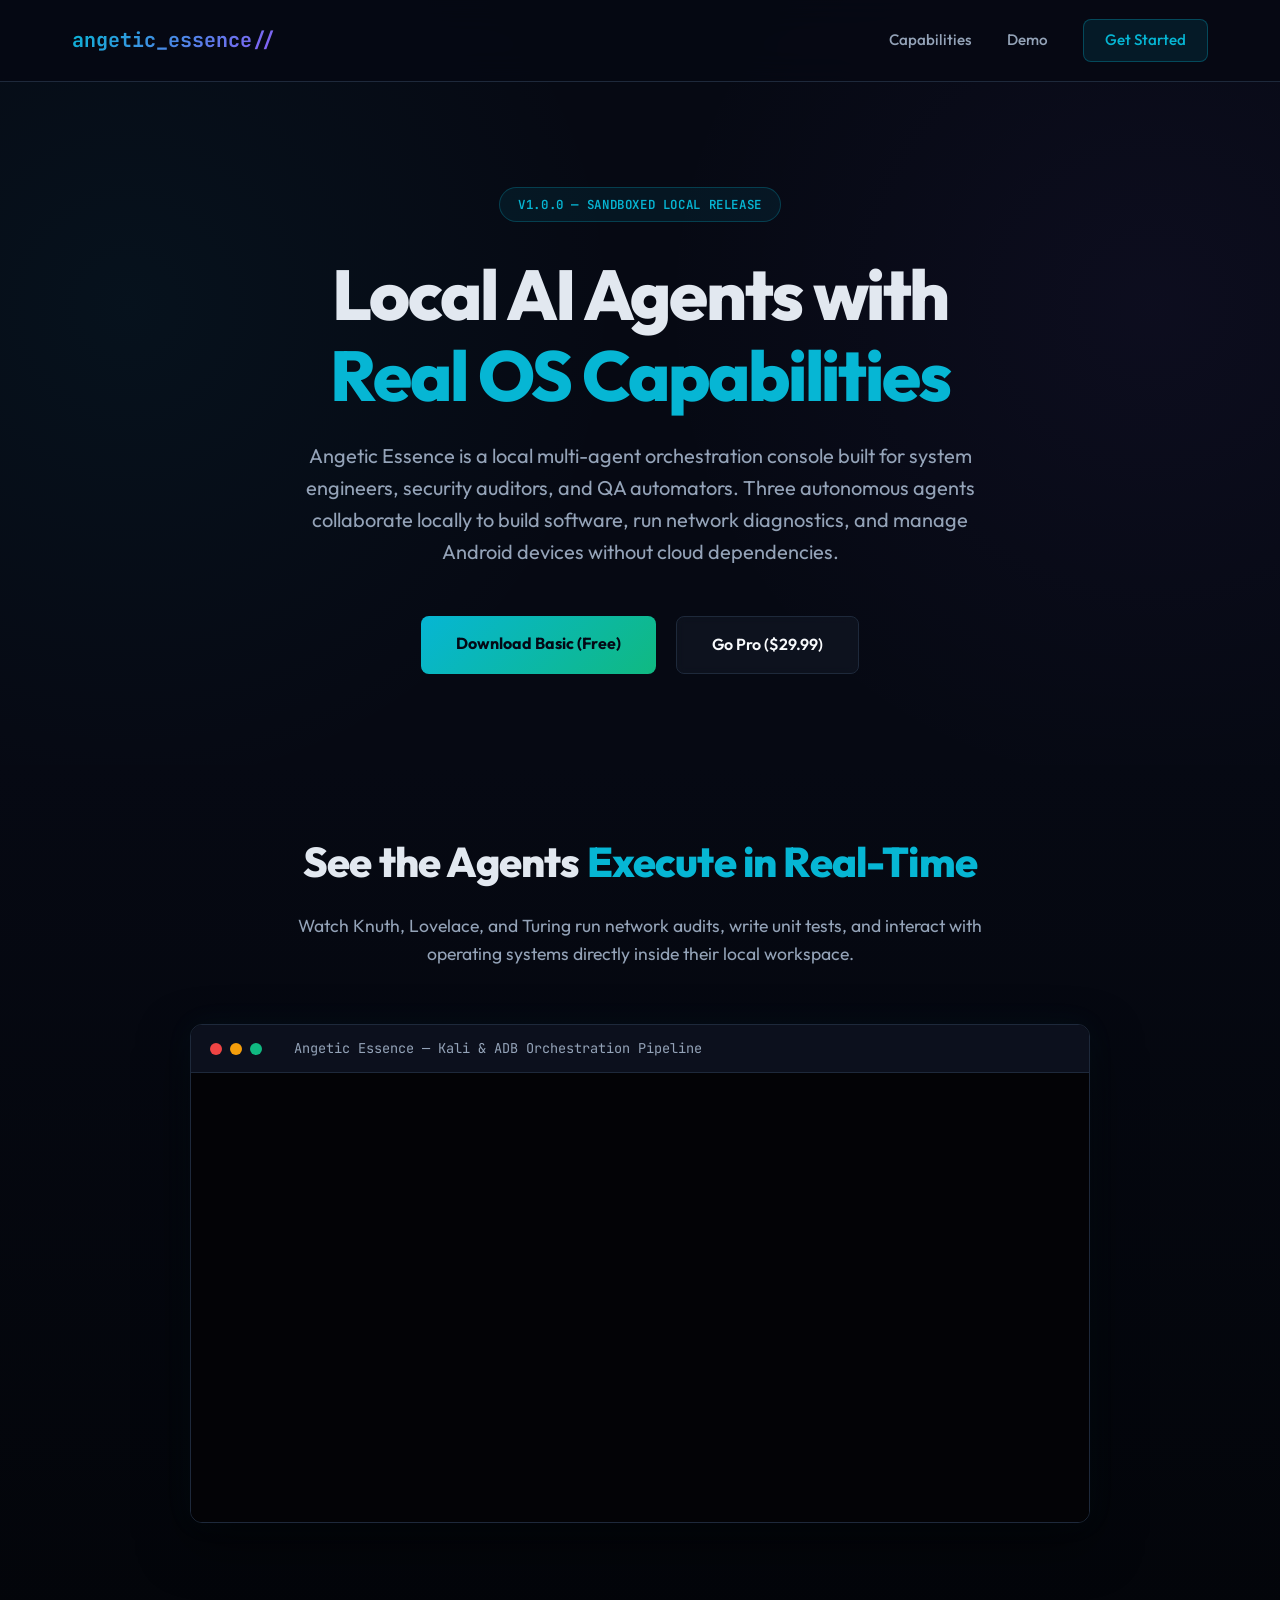
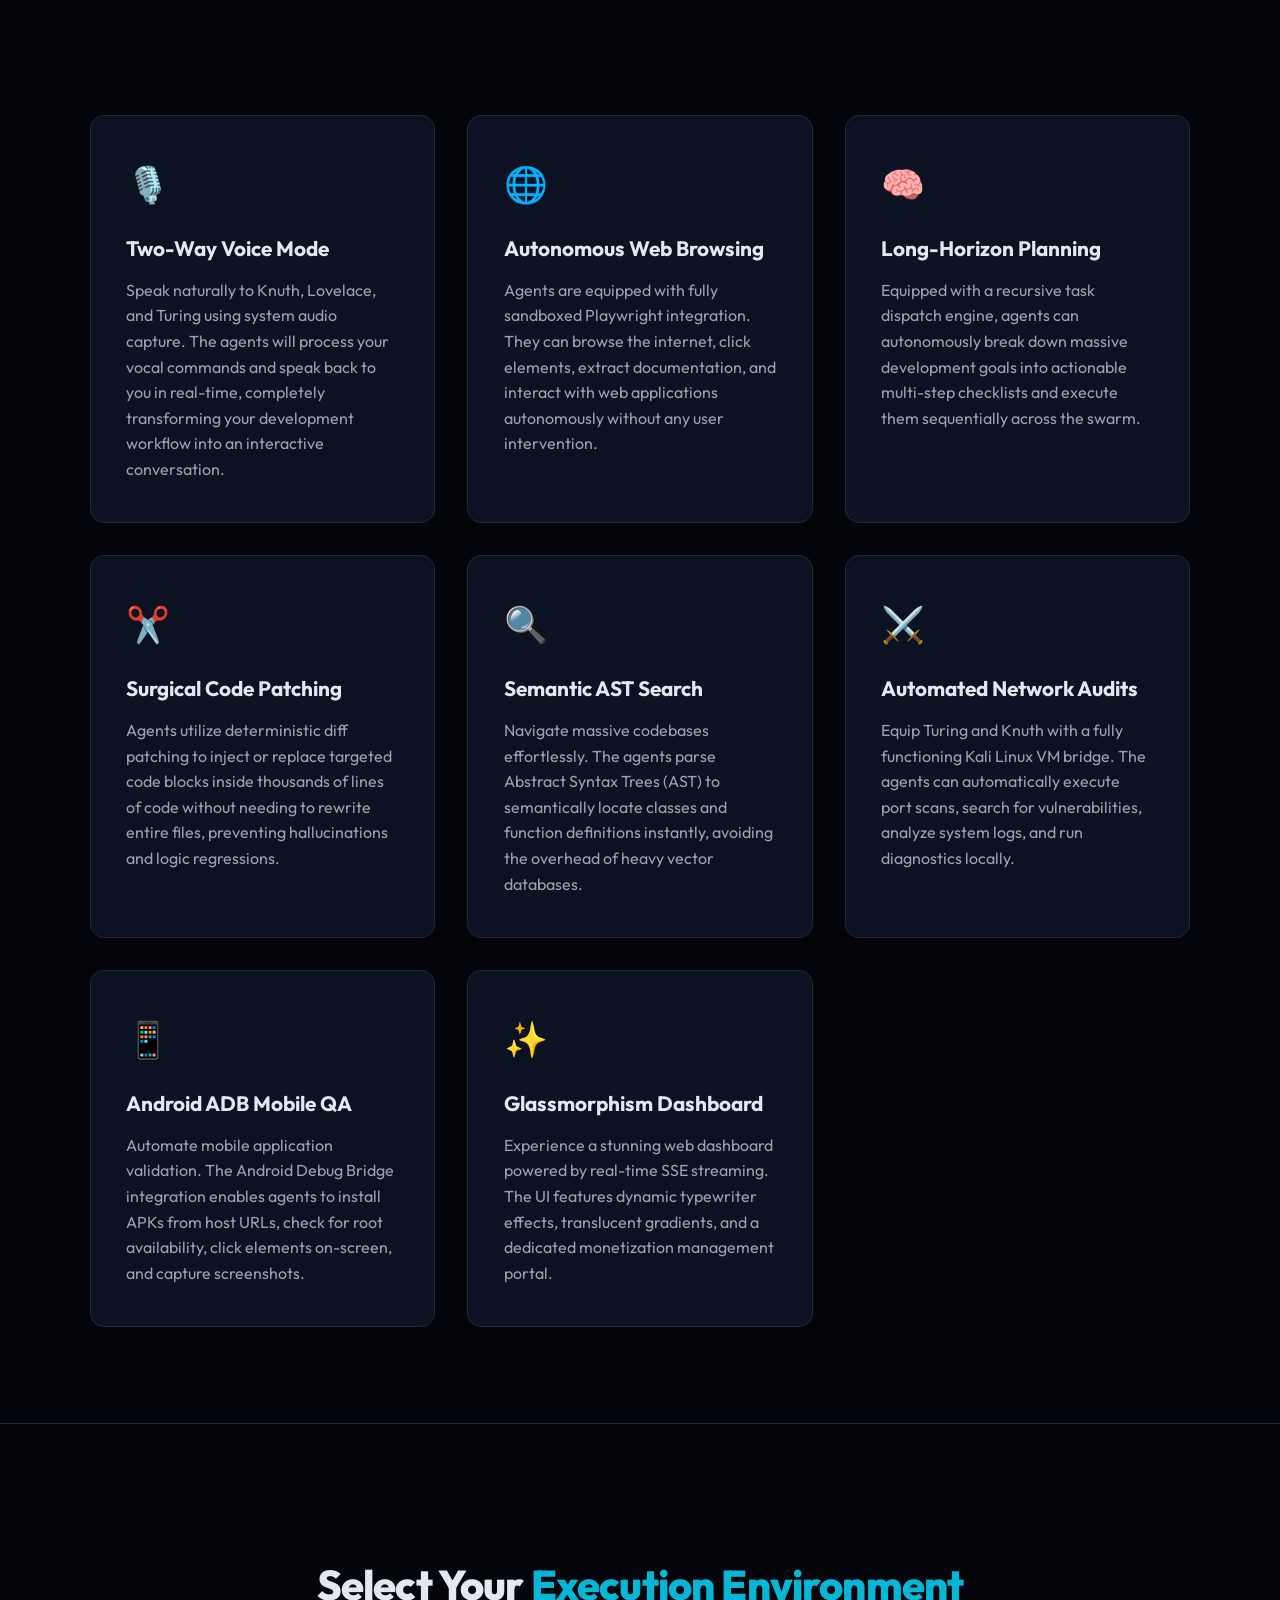
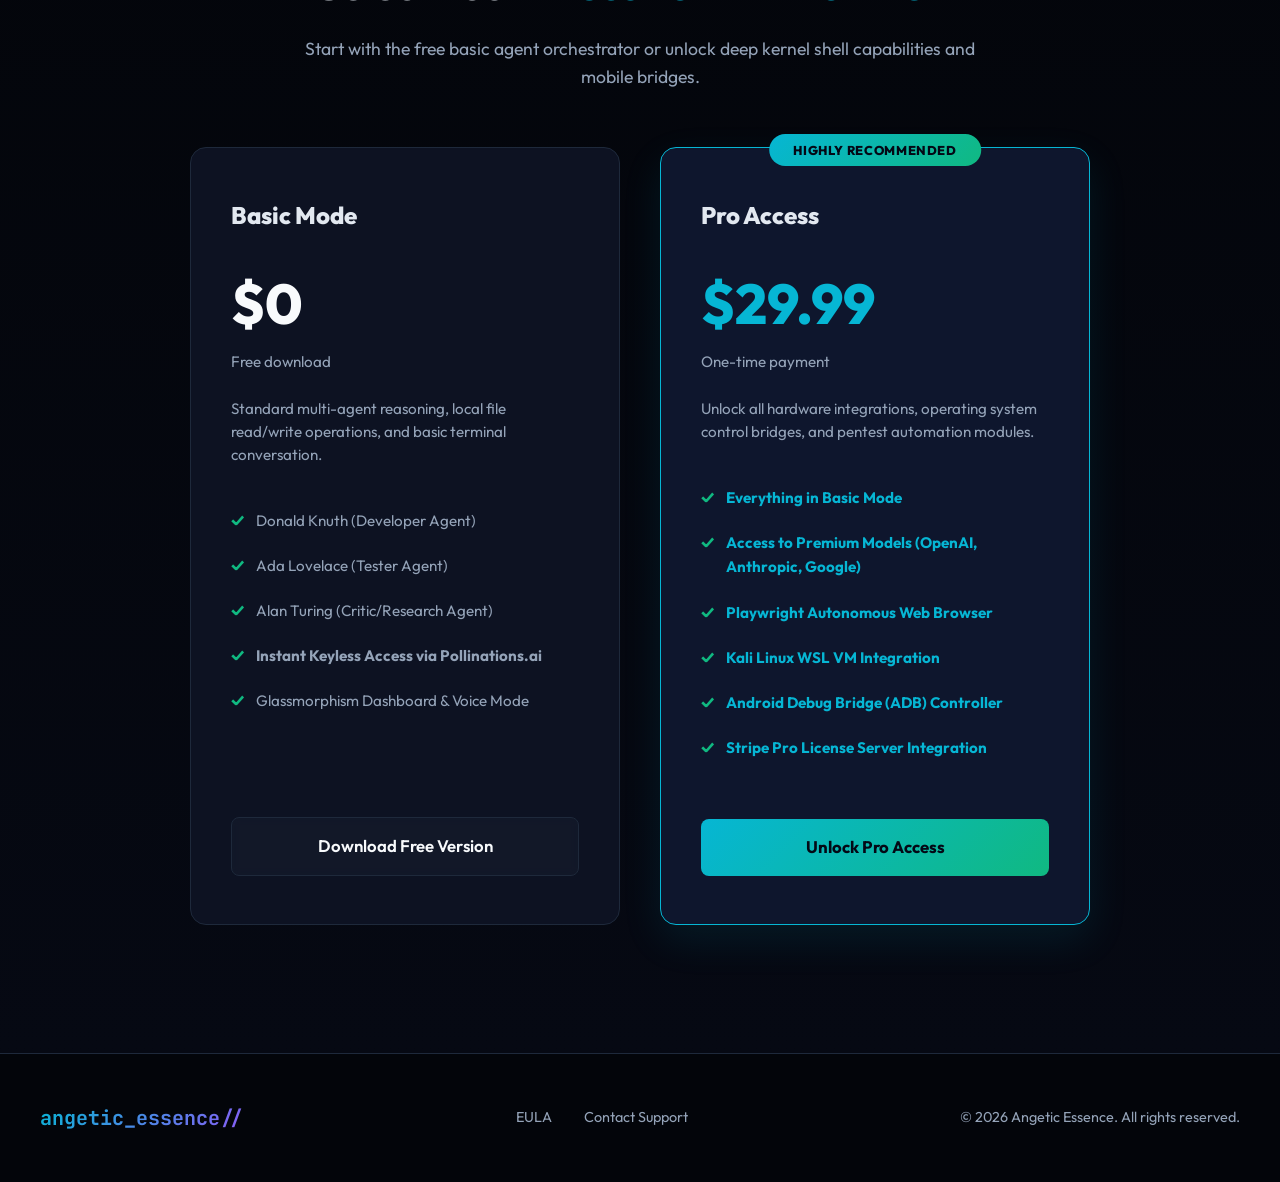
==== commit e7dcec15: "Deploy latest executable and features" ====
--- a/index.html
+++ b/index.html
@@ -67,19 +67,44 @@
     <section class="value-props" id="features">
         <div class="props-grid">
             <div class="prop-card">
+                <div class="prop-icon">🎙️</div>
+                <h3>Two-Way Voice Mode</h3>
+                <p>Speak naturally to Knuth, Lovelace, and Turing using system audio capture. The agents will process your vocal commands and speak back to you in real-time, completely transforming your development workflow into an interactive conversation.</p>
+            </div>
+            <div class="prop-card">
+                <div class="prop-icon">🌐</div>
+                <h3>Autonomous Web Browsing</h3>
+                <p>Agents are equipped with fully sandboxed Playwright integration. They can browse the internet, click elements, extract documentation, and interact with web applications autonomously without any user intervention.</p>
+            </div>
+            <div class="prop-card">
+                <div class="prop-icon">🧠</div>
+                <h3 id="long-horizon-planning">Long-Horizon Planning</h3>
+                <p>Equipped with a recursive task dispatch engine, agents can autonomously break down massive development goals into actionable multi-step checklists and execute them sequentially across the swarm.</p>
+            </div>
+            <div class="prop-card">
+                <div class="prop-icon">✂️</div>
+                <h3>Surgical Code Patching</h3>
+                <p>Agents utilize deterministic diff patching to inject or replace targeted code blocks inside thousands of lines of code without needing to rewrite entire files, preventing hallucinations and logic regressions.</p>
+            </div>
+            <div class="prop-card">
+                <div class="prop-icon">🔍</div>
+                <h3>Semantic AST Search</h3>
+                <p>Navigate massive codebases effortlessly. The agents parse Abstract Syntax Trees (AST) to semantically locate classes and function definitions instantly, avoiding the overhead of heavy vector databases.</p>
+            </div>
+            <div class="prop-card">
                 <div class="prop-icon">⚔️</div>
                 <h3>Automated Network Audits</h3>
-                <p>Equip Turing and Knuth with a fully functioning **Kali Linux VM** bridge. The agents can automatically execute port scans, search for vulnerabilities, analyze system logs, and run diagnostics locally, warning you instantly about security defects.</p>
+                <p>Equip Turing and Knuth with a fully functioning Kali Linux VM bridge. The agents can automatically execute port scans, search for vulnerabilities, analyze system logs, and run diagnostics locally.</p>
             </div>
             <div class="prop-card">
                 <div class="prop-icon">📱</div>
                 <h3>Android ADB Mobile QA</h3>
-                <p>Automate mobile application validation. The Android Debug Bridge integration enables agents to install APKs from host URLs, check for root availability, click elements on-screen, and capture screenshots for visual layout verification.</p>
+                <p>Automate mobile application validation. The Android Debug Bridge integration enables agents to install APKs from host URLs, check for root availability, click elements on-screen, and capture screenshots.</p>
             </div>
             <div class="prop-card">
-                <div class="prop-icon">🛡️</div>
-                <h3>100% Offline Privacy</h3>
-                <p>Run completely local with Hugging Face, GGUF, or local LLM server models. Your system terminal logs, security findings, and codebase NEVER leave your machine. Built for strictly confidential audits.</p>
+                <div class="prop-icon">✨</div>
+                <h3>Glassmorphism Dashboard</h3>
+                <p>Experience a stunning web dashboard powered by real-time SSE streaming. The UI features dynamic typewriter effects, translucent gradients, and a dedicated monetization management portal.</p>
             </div>
         </div>
     </section>
@@ -100,8 +125,8 @@
                     <li>Donald Knuth (Developer Agent)</li>
                     <li>Ada Lovelace (Tester Agent)</li>
                     <li>Alan Turing (Critic/Research Agent)</li>
-                    <li>Dynamic cost and token spending limit checks</li>
-                    <li>Local file creation and modification</li>
+                    <li><strong>Instant Keyless Access via Pollinations.ai</strong></li>
+                    <li>Glassmorphism Dashboard & Voice Mode</li>
                 </ul>
                 <a href="downloads/AngeticEssence.exe" class="btn-secondary" download>Download Free Version</a>
             </div>
@@ -114,11 +139,11 @@
                 <p class="card-desc">Unlock all hardware integrations, operating system control bridges, and pentest automation modules.</p>
                 <ul>
                     <li><strong>Everything in Basic Mode</strong></li>
+                    <li><strong>Access to Premium Models (OpenAI, Anthropic, Google)</strong></li>
+                    <li><strong>Playwright Autonomous Web Browser</strong></li>
                     <li><strong>Kali Linux WSL VM Integration</strong></li>
                     <li><strong>Android Debug Bridge (ADB) Controller</strong></li>
-                    <li><strong>Automated APK downloads & installations</strong></li>
-                    <li><strong>System shell command executions</strong></li>
-                    <li>Priority access to future agent plugins</li>
+                    <li><strong>Stripe Pro License Server Integration</strong></li>
                 </ul>
                 <a href="https://checkout.stripe.com/pay/mock_angetic_pro_2999" class="btn-primary">Unlock Pro Access</a>
             </div>
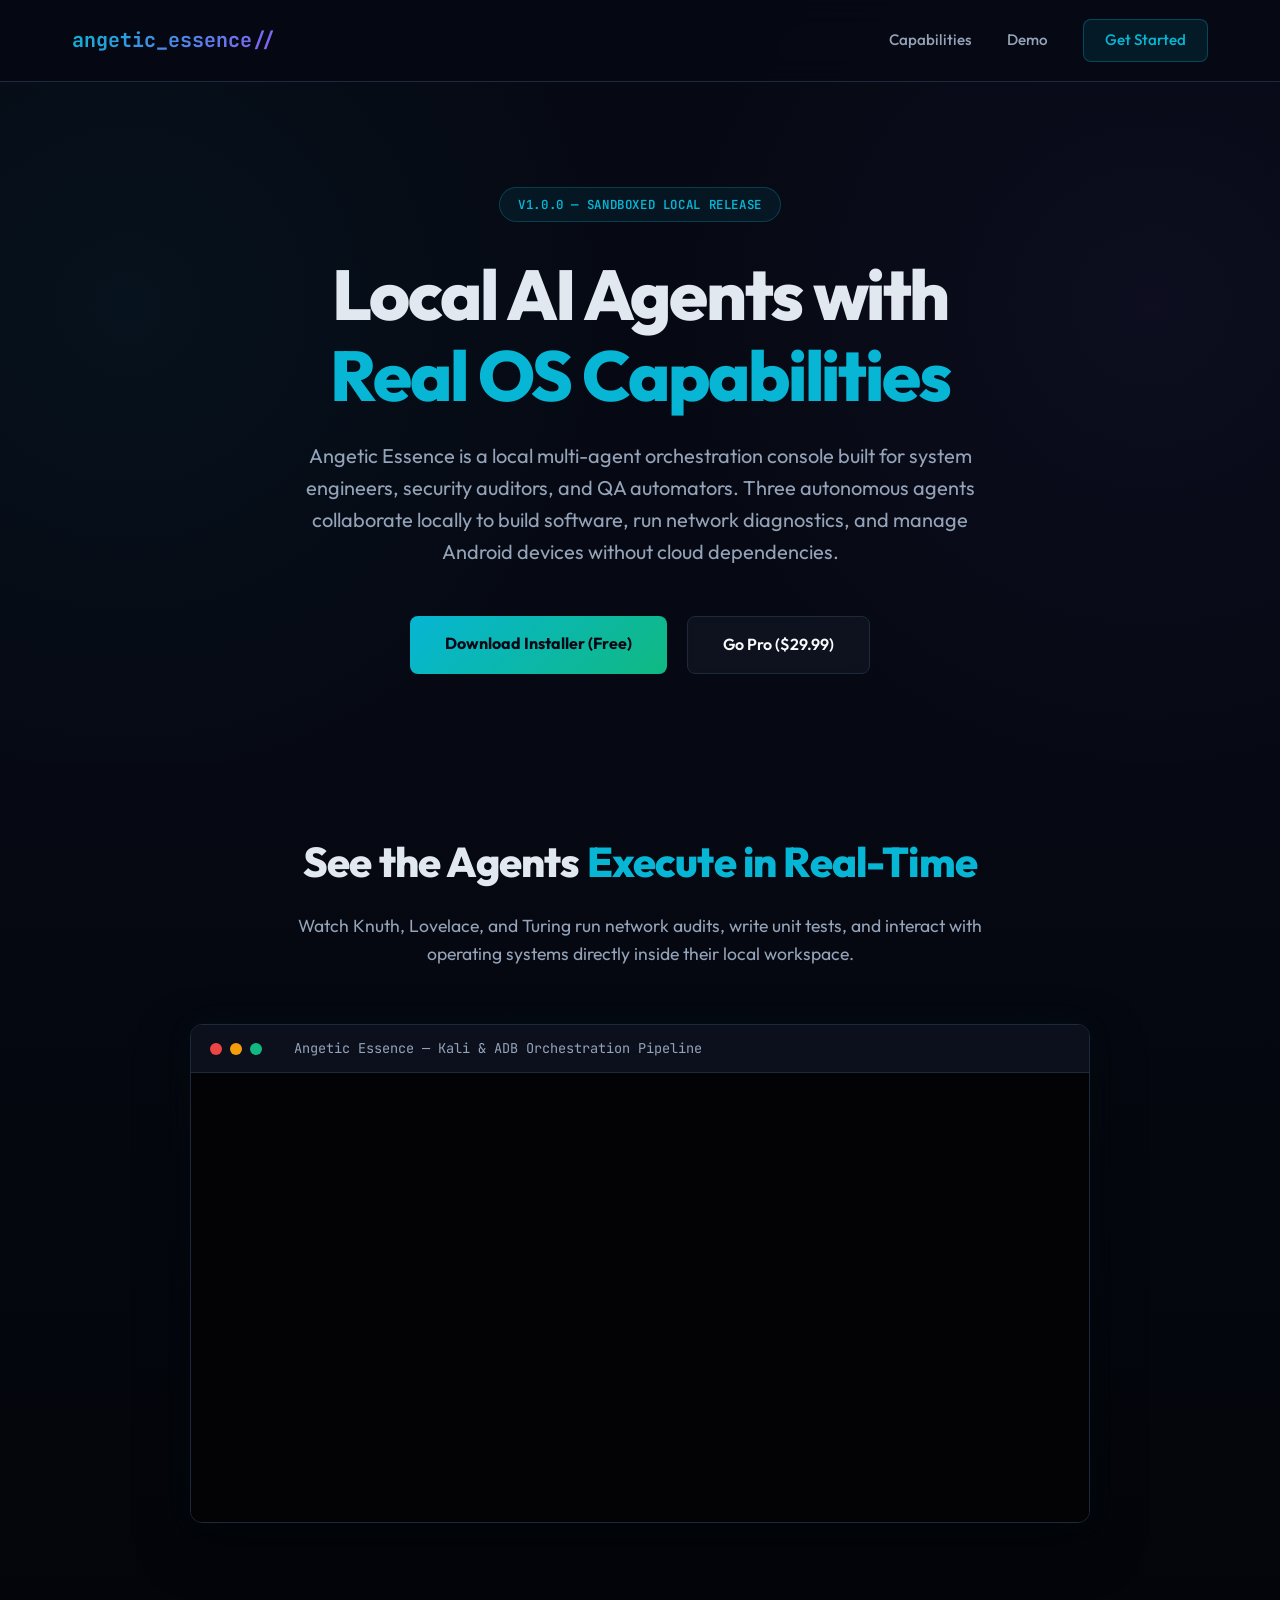
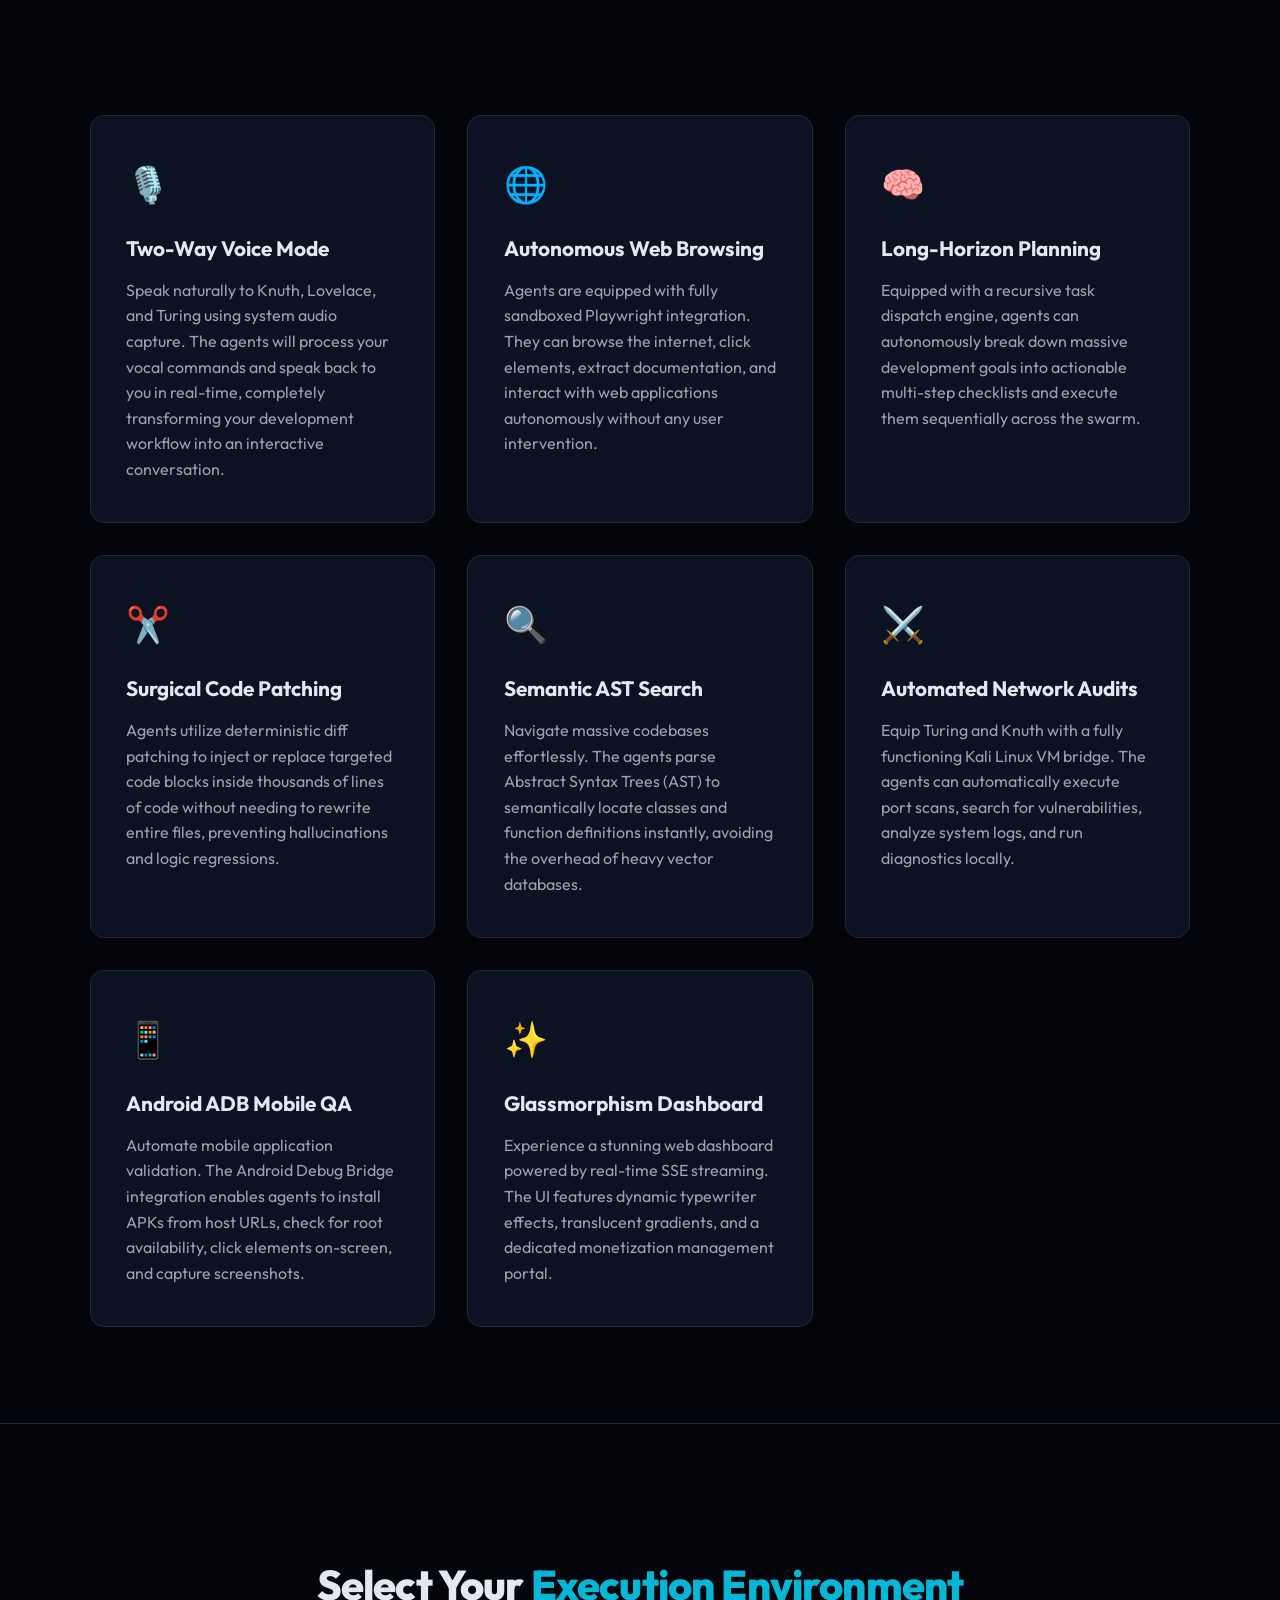
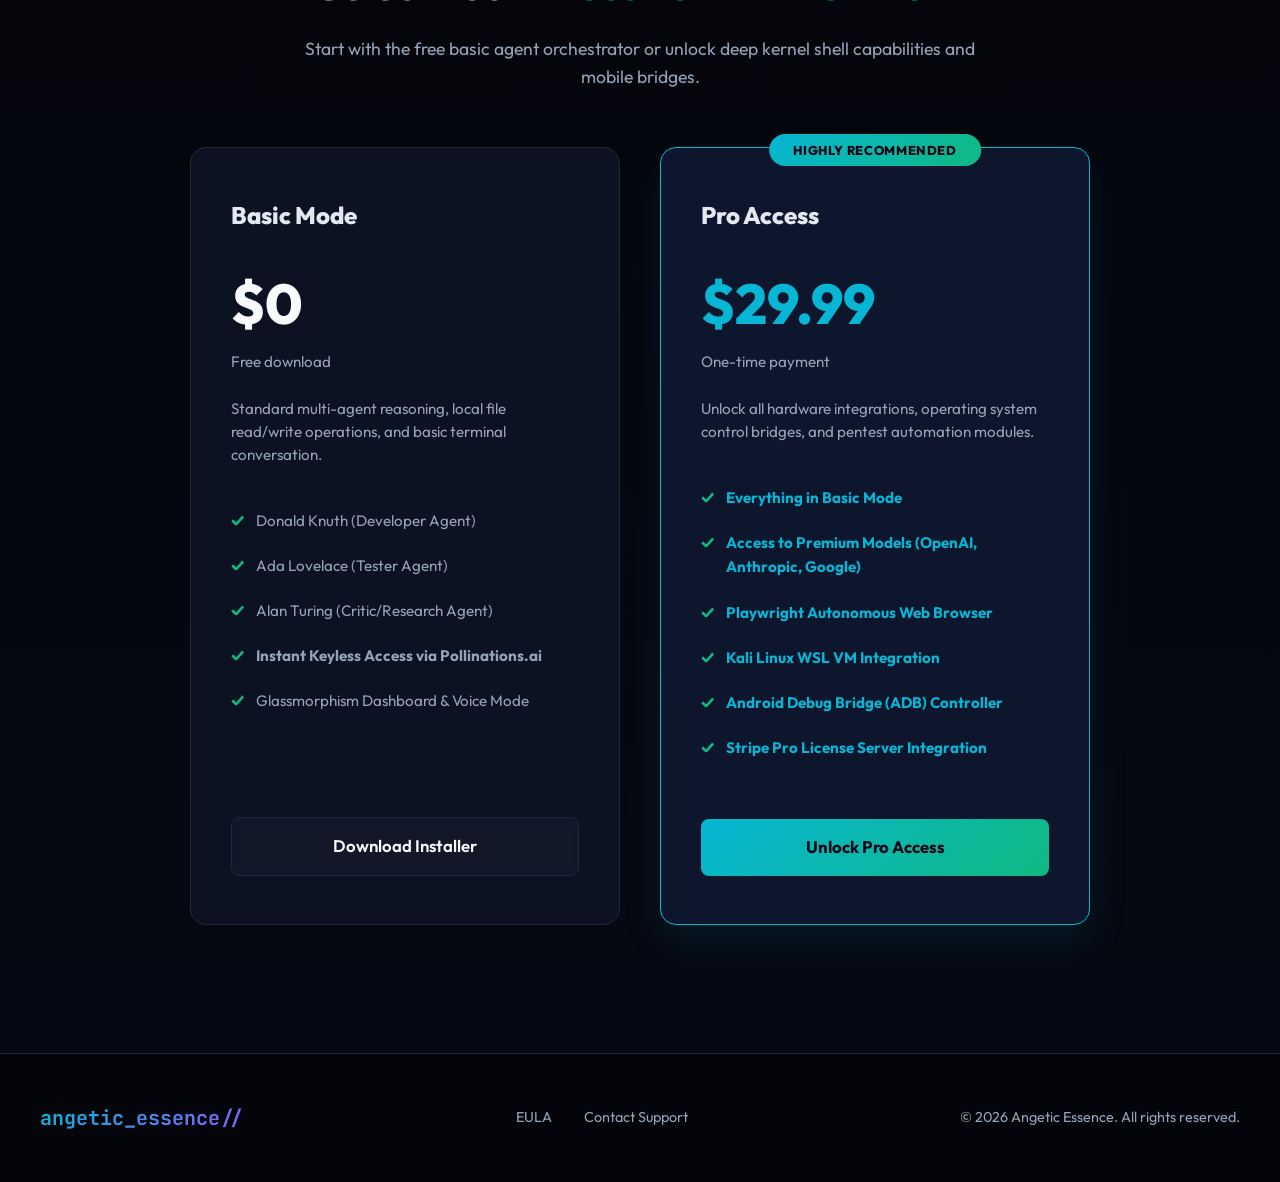
==== commit 9ab956cd: "Deploy Storefront: Live Installer & Checkout URL" ====
--- a/index.html
+++ b/index.html
@@ -27,7 +27,7 @@
             <h1>Local AI Agents with<br><span class="accent">Real OS Capabilities</span></h1>
             <p class="hero-sub">Angetic Essence is a local multi-agent orchestration console built for system engineers, security auditors, and QA automators. Three autonomous agents collaborate locally to build software, run network diagnostics, and manage Android devices without cloud dependencies.</p>
             <div class="hero-actions">
-                <a href="downloads/AngeticEssence.exe" class="btn-primary" download>Download Basic (Free)</a>
+                <a href="downloads/AngeticEssence_Setup_v1.0.exe" class="btn-primary" download>Download Installer (Free)</a>
                 <a href="#pricing" class="btn-secondary">Go Pro ($29.99)</a>
             </div>
         </div>
@@ -128,7 +128,7 @@
                     <li><strong>Instant Keyless Access via Pollinations.ai</strong></li>
                     <li>Glassmorphism Dashboard & Voice Mode</li>
                 </ul>
-                <a href="downloads/AngeticEssence.exe" class="btn-secondary" download>Download Free Version</a>
+                <a href="downloads/AngeticEssence_Setup_v1.0.exe" class="btn-secondary" download>Download Installer</a>
             </div>
             <!-- Pro Tier -->
             <div class="pricing-card featured">
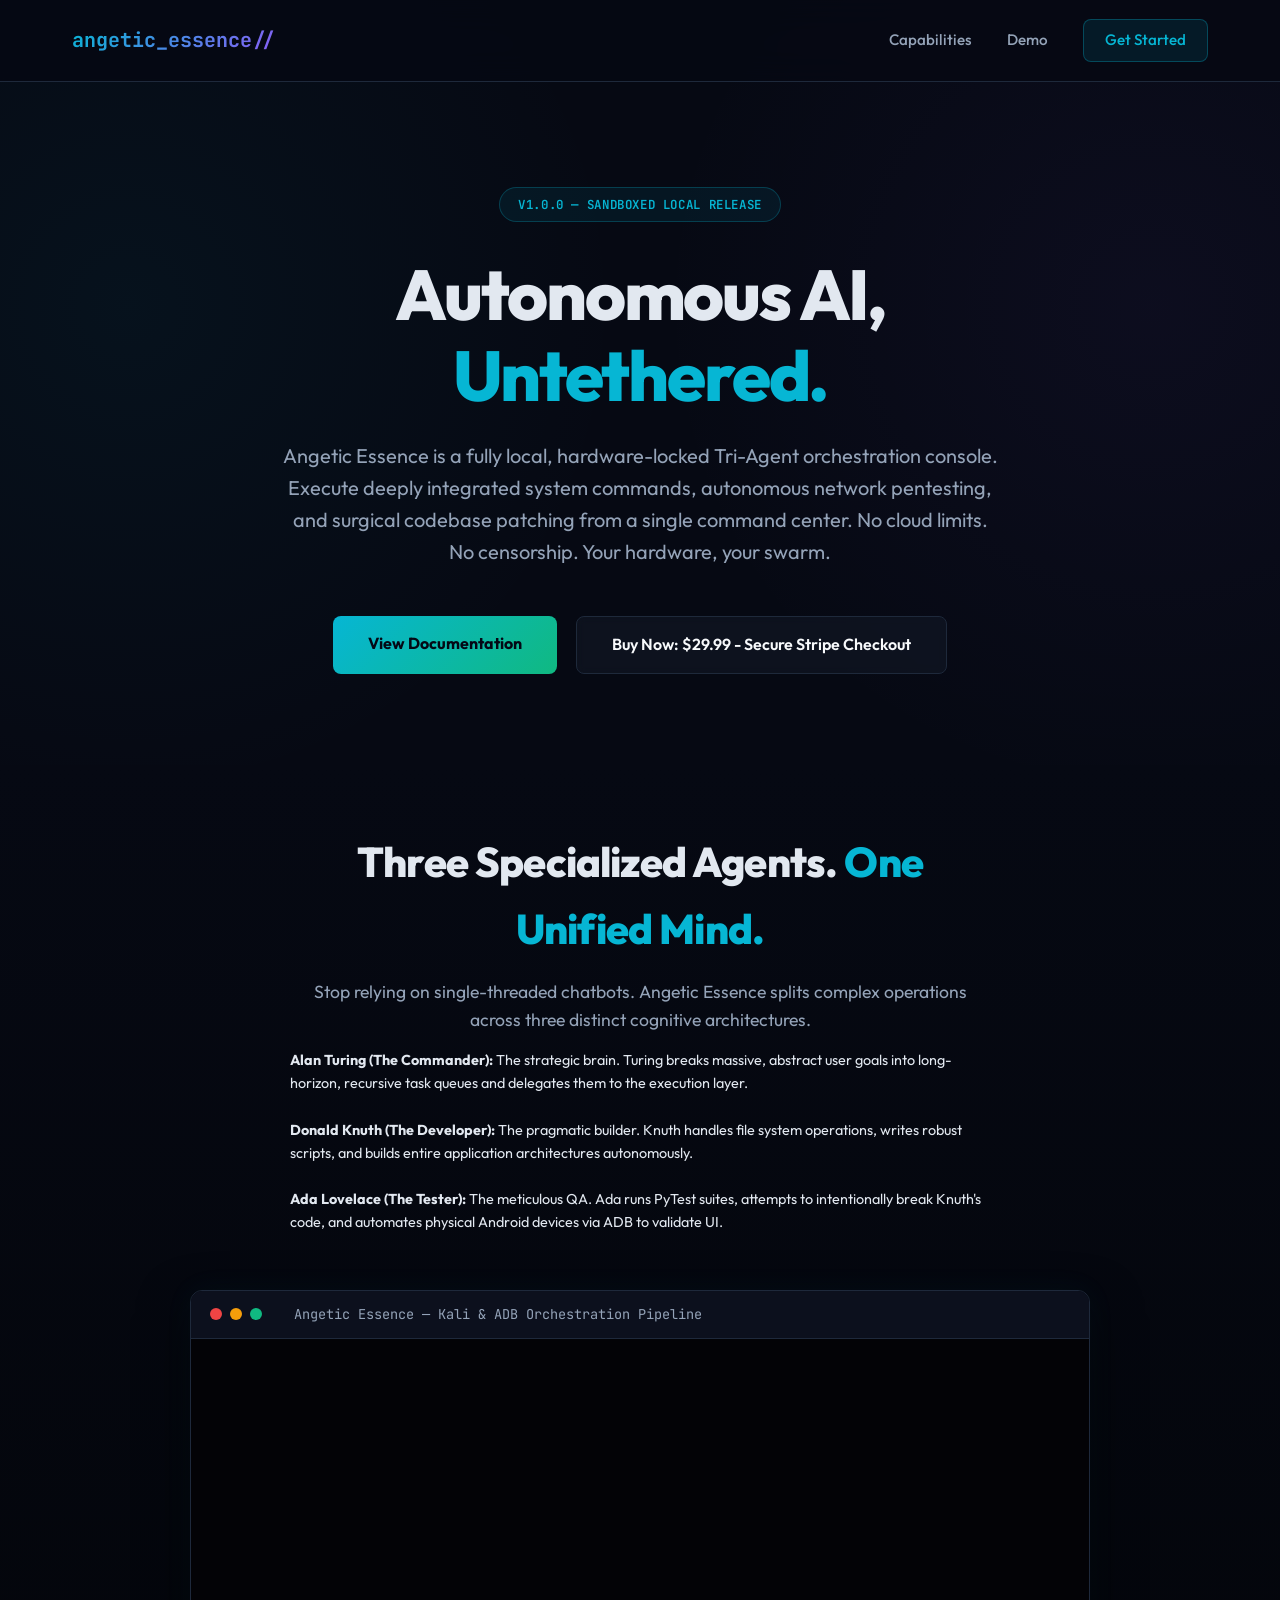
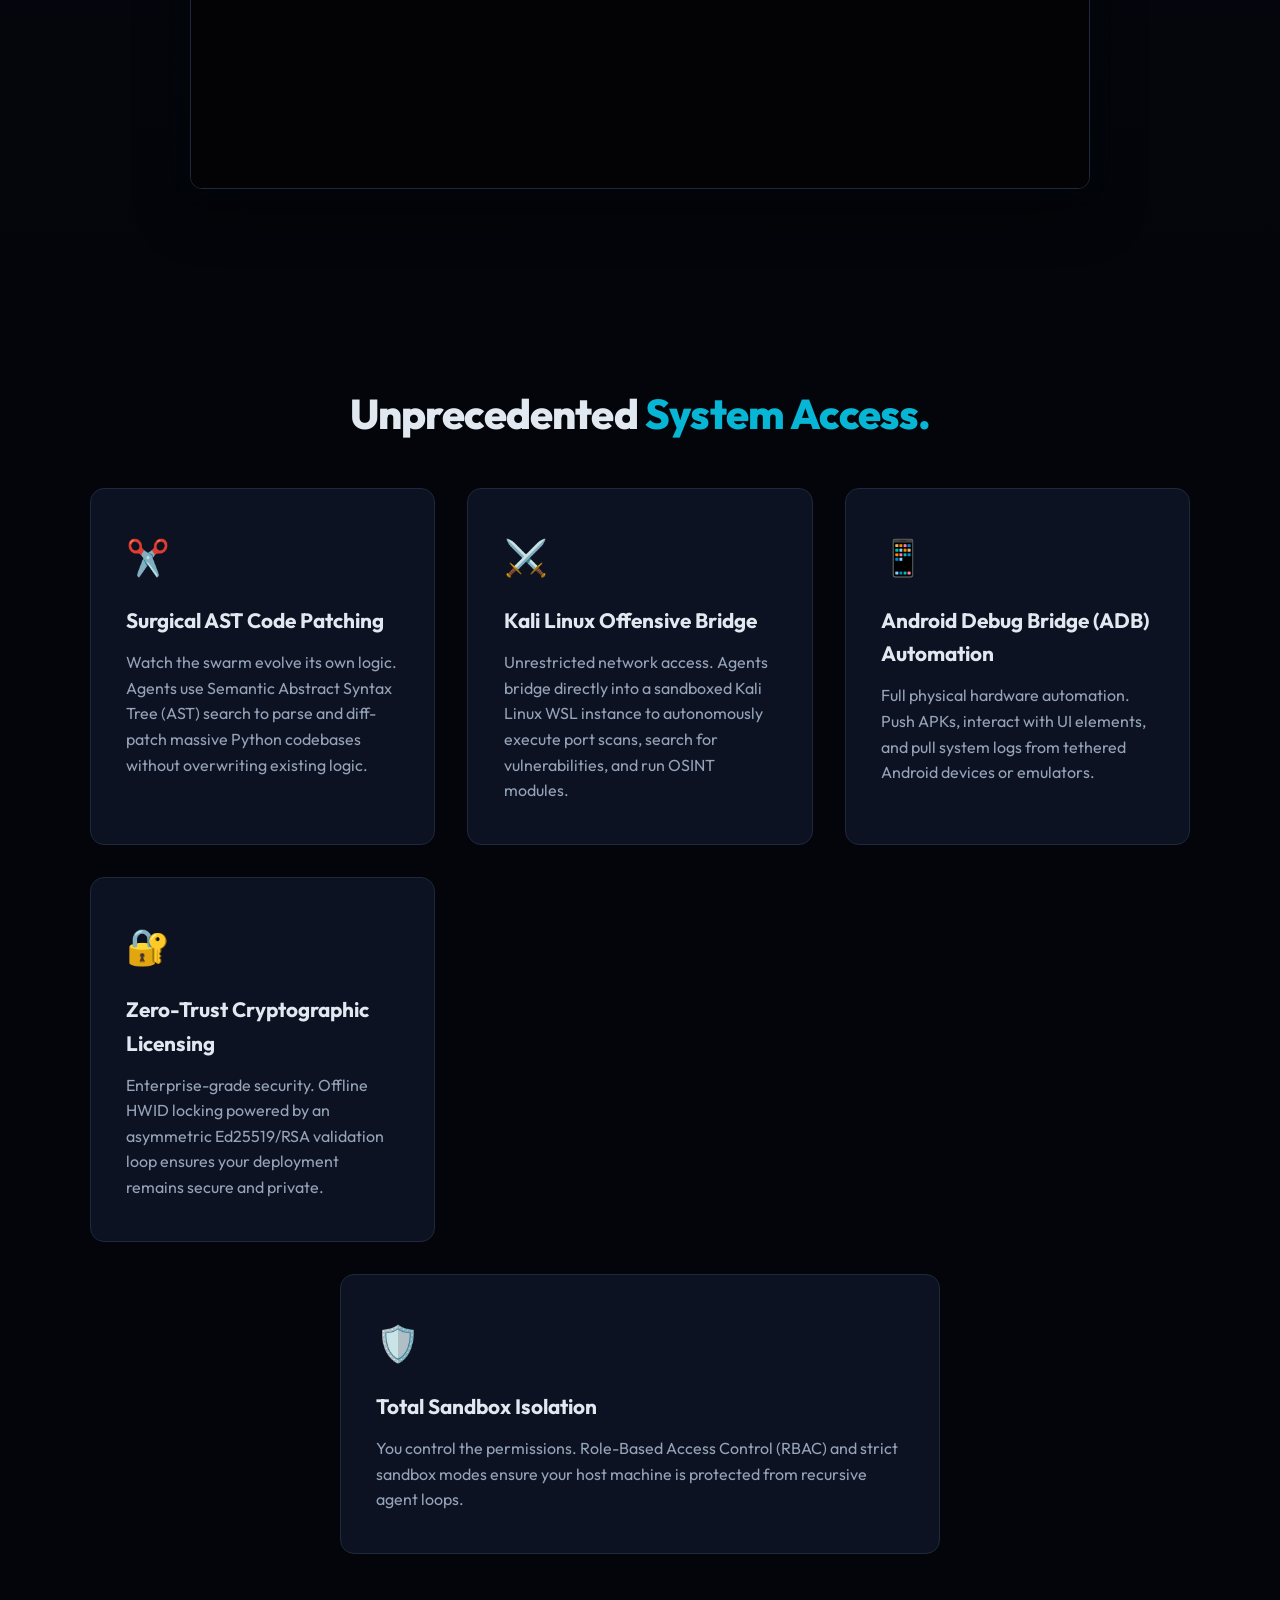
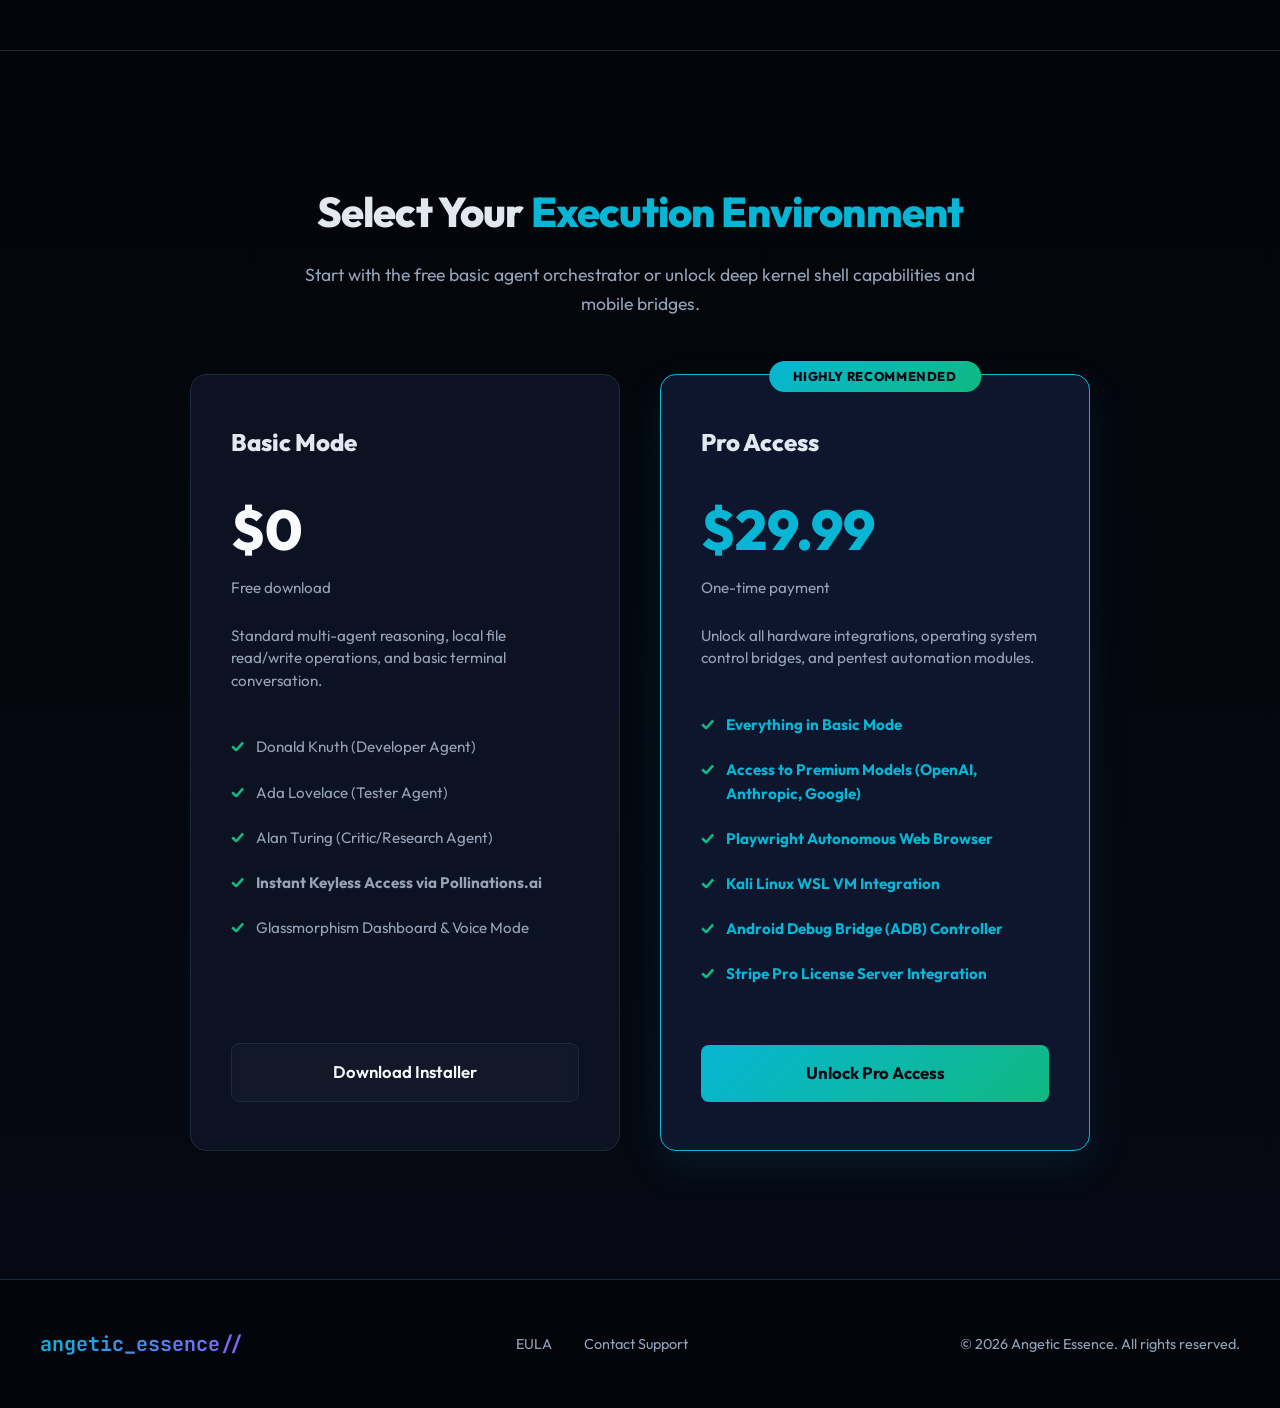
==== commit 61ca501f: "Update elite marketing copy for Hacker News launch" ====
--- a/index.html
+++ b/index.html
@@ -24,19 +24,24 @@
         <div class="hero-bg"></div>
         <div class="hero-content">
             <span class="badge">V1.0.0 — Sandboxed Local Release</span>
-            <h1>Local AI Agents with<br><span class="accent">Real OS Capabilities</span></h1>
-            <p class="hero-sub">Angetic Essence is a local multi-agent orchestration console built for system engineers, security auditors, and QA automators. Three autonomous agents collaborate locally to build software, run network diagnostics, and manage Android devices without cloud dependencies.</p>
+            <h1>Autonomous AI,<br><span class="accent">Untethered.</span></h1>
+            <p class="hero-sub">Angetic Essence is a fully local, hardware-locked Tri-Agent orchestration console. Execute deeply integrated system commands, autonomous network pentesting, and surgical codebase patching from a single command center. No cloud limits. No censorship. Your hardware, your swarm.</p>
             <div class="hero-actions">
-                <a href="downloads/AngeticEssence_Setup_v1.0.exe" class="btn-primary" download>Download Installer (Free)</a>
-                <a href="#pricing" class="btn-secondary">Go Pro ($29.99)</a>
+                <a href="https://github.com/laikaseriousjames-barkdog/Angetic-Essence#readme" class="btn-primary">View Documentation</a>
+                <a href="#pricing" class="btn-secondary">Buy Now: $29.99 - Secure Stripe Checkout</a>
             </div>
         </div>
     </header>
 
     <section class="demo-section" id="demo">
         <div class="section-header">
-            <h2>See the Agents <span class="accent">Execute in Real-Time</span></h2>
-            <p>Watch Knuth, Lovelace, and Turing run network audits, write unit tests, and interact with operating systems directly inside their local workspace.</p>
+            <h2>Three Specialized Agents. <span class="accent">One Unified Mind.</span></h2>
+            <p>Stop relying on single-threaded chatbots. Angetic Essence splits complex operations across three distinct cognitive architectures.</p>
+            <p style="color: var(--fg2); margin-top: 15px; font-size: 0.9rem; text-align: left; max-width: 800px; margin-left: auto; margin-right: auto;">
+                <strong>Alan Turing (The Commander):</strong> The strategic brain. Turing breaks massive, abstract user goals into long-horizon, recursive task queues and delegates them to the execution layer.<br><br>
+                <strong>Donald Knuth (The Developer):</strong> The pragmatic builder. Knuth handles file system operations, writes robust scripts, and builds entire application architectures autonomously.<br><br>
+                <strong>Ada Lovelace (The Tester):</strong> The meticulous QA. Ada runs PyTest suites, attempts to intentionally break Knuth's code, and automates physical Android devices via ADB to validate UI.
+            </p>
         </div>
         <div class="hardware-frame">
             <div class="screen-header">
@@ -65,46 +70,34 @@
     </section>
 
     <section class="value-props" id="features">
+        <div class="section-header" style="text-align: center; margin-bottom: 40px;">
+            <h2>Unprecedented <span class="accent">System Access.</span></h2>
+        </div>
         <div class="props-grid">
             <div class="prop-card">
-                <div class="prop-icon">🎙️</div>
-                <h3>Two-Way Voice Mode</h3>
-                <p>Speak naturally to Knuth, Lovelace, and Turing using system audio capture. The agents will process your vocal commands and speak back to you in real-time, completely transforming your development workflow into an interactive conversation.</p>
-            </div>
-            <div class="prop-card">
-                <div class="prop-icon">🌐</div>
-                <h3>Autonomous Web Browsing</h3>
-                <p>Agents are equipped with fully sandboxed Playwright integration. They can browse the internet, click elements, extract documentation, and interact with web applications autonomously without any user intervention.</p>
-            </div>
-            <div class="prop-card">
-                <div class="prop-icon">🧠</div>
-                <h3 id="long-horizon-planning">Long-Horizon Planning</h3>
-                <p>Equipped with a recursive task dispatch engine, agents can autonomously break down massive development goals into actionable multi-step checklists and execute them sequentially across the swarm.</p>
-            </div>
-            <div class="prop-card">
                 <div class="prop-icon">✂️</div>
-                <h3>Surgical Code Patching</h3>
-                <p>Agents utilize deterministic diff patching to inject or replace targeted code blocks inside thousands of lines of code without needing to rewrite entire files, preventing hallucinations and logic regressions.</p>
-            </div>
-            <div class="prop-card">
-                <div class="prop-icon">🔍</div>
-                <h3>Semantic AST Search</h3>
-                <p>Navigate massive codebases effortlessly. The agents parse Abstract Syntax Trees (AST) to semantically locate classes and function definitions instantly, avoiding the overhead of heavy vector databases.</p>
+                <h3>Surgical AST Code Patching</h3>
+                <p>Watch the swarm evolve its own logic. Agents use Semantic Abstract Syntax Tree (AST) search to parse and diff-patch massive Python codebases without overwriting existing logic.</p>
             </div>
             <div class="prop-card">
                 <div class="prop-icon">⚔️</div>
-                <h3>Automated Network Audits</h3>
-                <p>Equip Turing and Knuth with a fully functioning Kali Linux VM bridge. The agents can automatically execute port scans, search for vulnerabilities, analyze system logs, and run diagnostics locally.</p>
+                <h3>Kali Linux Offensive Bridge</h3>
+                <p>Unrestricted network access. Agents bridge directly into a sandboxed Kali Linux WSL instance to autonomously execute port scans, search for vulnerabilities, and run OSINT modules.</p>
             </div>
             <div class="prop-card">
                 <div class="prop-icon">📱</div>
-                <h3>Android ADB Mobile QA</h3>
-                <p>Automate mobile application validation. The Android Debug Bridge integration enables agents to install APKs from host URLs, check for root availability, click elements on-screen, and capture screenshots.</p>
+                <h3>Android Debug Bridge (ADB) Automation</h3>
+                <p>Full physical hardware automation. Push APKs, interact with UI elements, and pull system logs from tethered Android devices or emulators.</p>
             </div>
             <div class="prop-card">
-                <div class="prop-icon">✨</div>
-                <h3>Glassmorphism Dashboard</h3>
-                <p>Experience a stunning web dashboard powered by real-time SSE streaming. The UI features dynamic typewriter effects, translucent gradients, and a dedicated monetization management portal.</p>
+                <div class="prop-icon">🔐</div>
+                <h3>Zero-Trust Cryptographic Licensing</h3>
+                <p>Enterprise-grade security. Offline HWID locking powered by an asymmetric Ed25519/RSA validation loop ensures your deployment remains secure and private.</p>
+            </div>
+            <div class="prop-card" style="grid-column: 1 / -1; max-width: 600px; margin: 0 auto;">
+                <div class="prop-icon">🛡️</div>
+                <h3>Total Sandbox Isolation</h3>
+                <p>You control the permissions. Role-Based Access Control (RBAC) and strict sandbox modes ensure your host machine is protected from recursive agent loops.</p>
             </div>
         </div>
     </section>
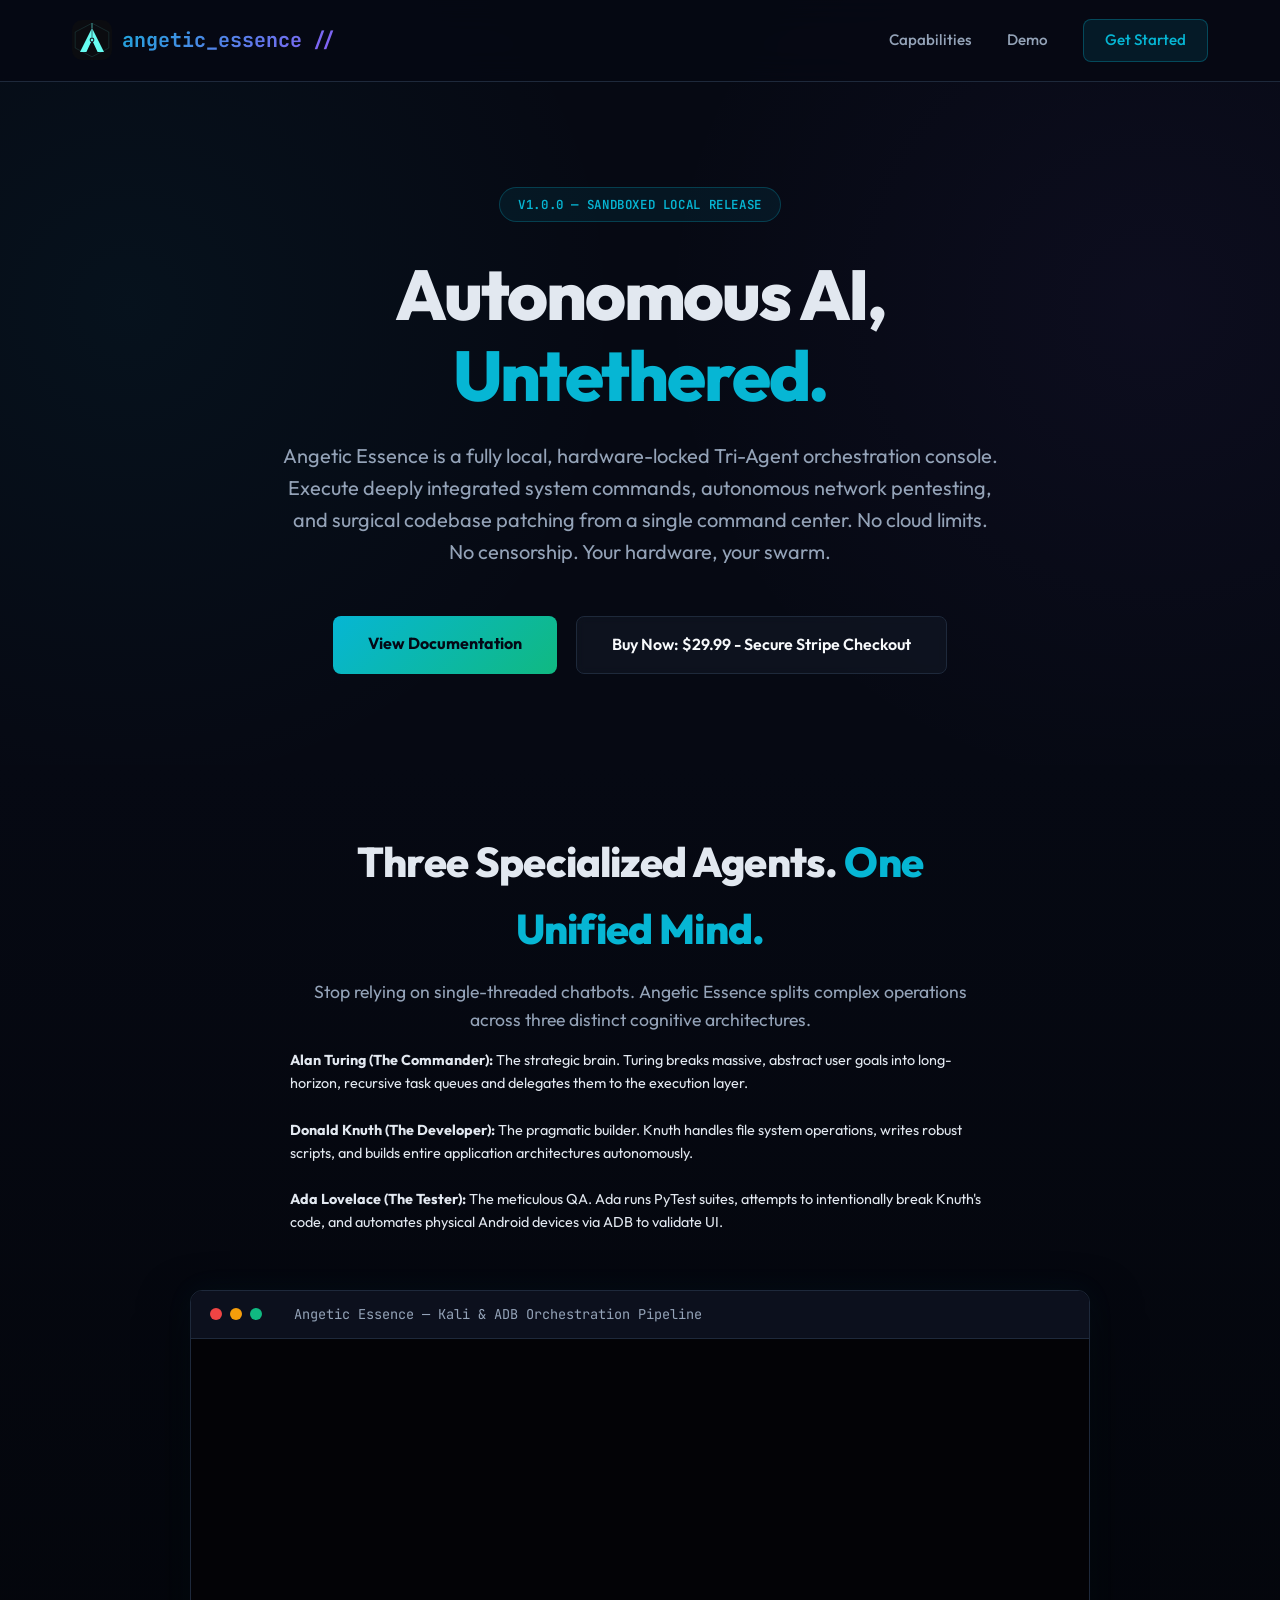
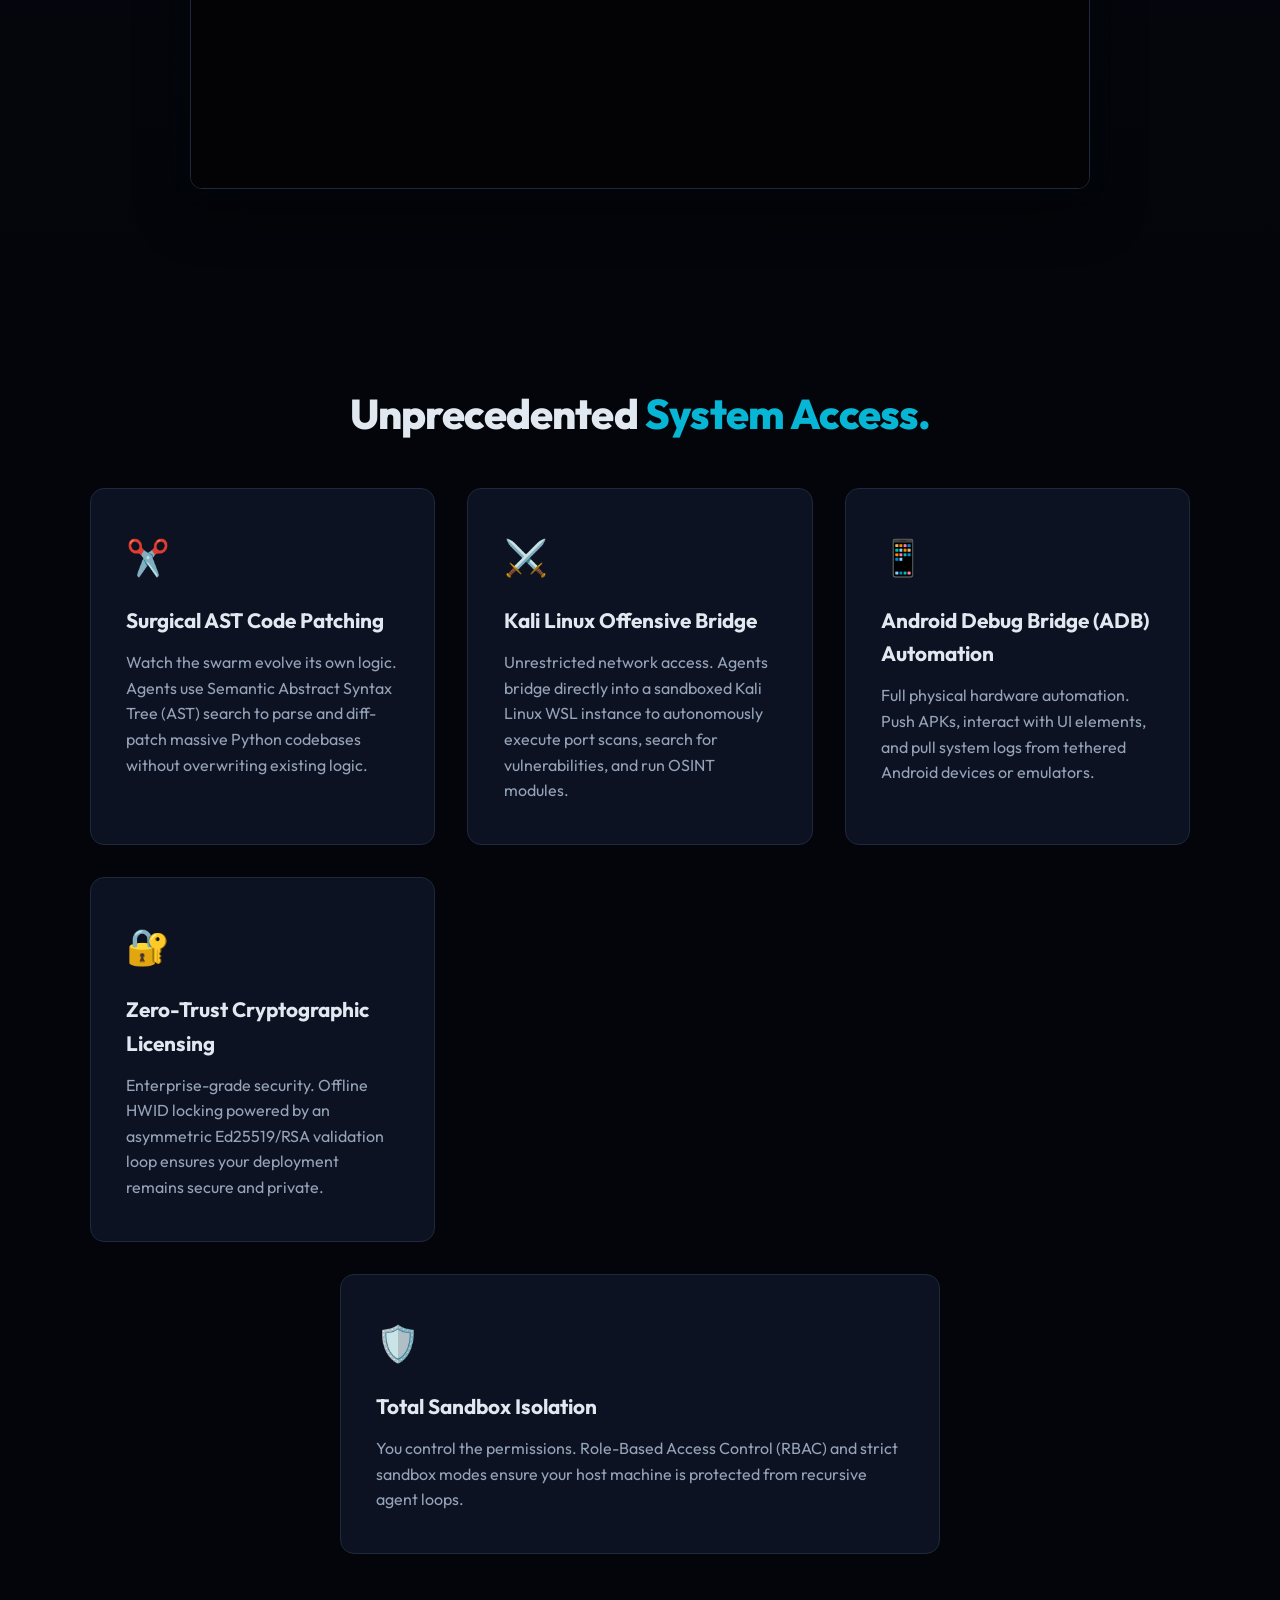
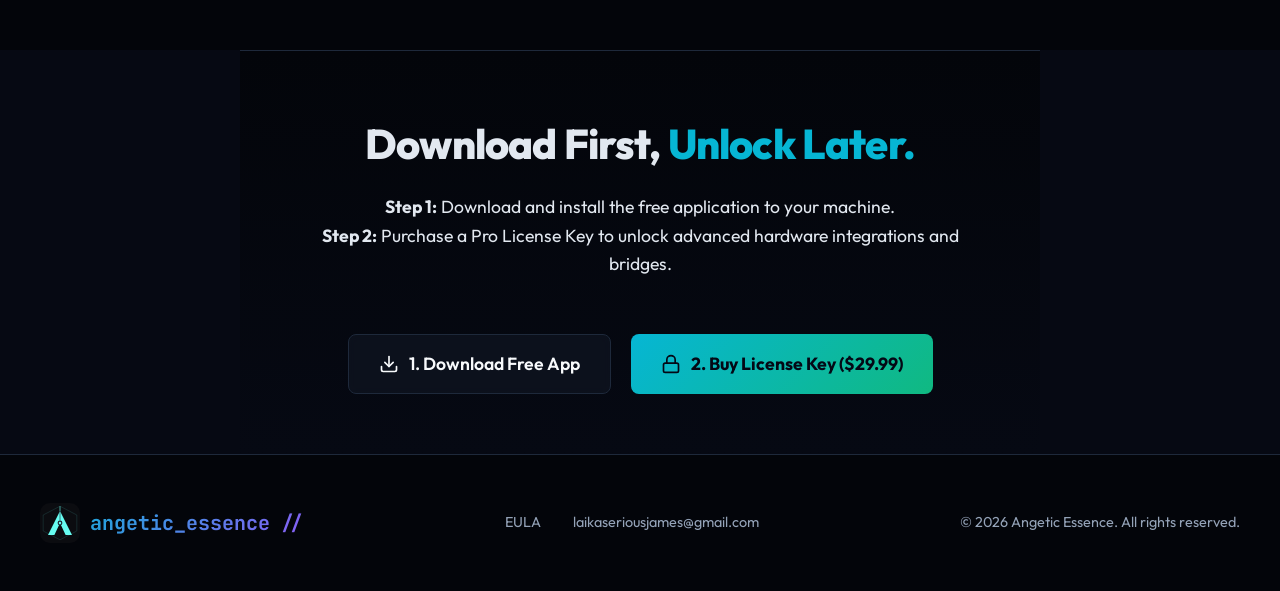
==== commit 0d01670c: "Update landing page and setup installer binaries" ====
--- a/index.html
+++ b/index.html
@@ -11,7 +11,18 @@
 <body>
     <nav>
         <div class="nav-inner">
-            <span class="logo">angetic_essence<span class="dim">//</span></span>
+            <span class="logo" style="display: flex; align-items: center; gap: 10px;">
+                <svg xmlns="http://www.w3.org/2000/svg" viewBox="0 0 500 500" height="40" style="border-radius: 10px;">
+                  <rect width="500" height="500" fill="#0B0C10"/>
+                  <polygon points="250,40 460,150 460,350 250,460 40,350 40,150" fill="none" stroke="#45A29E" stroke-width="6" stroke-opacity="0.4"/>
+                  <path d="M 250 100 L 400 400 L 320 400 L 250 250 L 180 400 L 100 400 Z" fill="#66FCF1"/>
+                  <circle cx="250" cy="250" r="30" fill="#1F2833"/>
+                  <circle cx="250" cy="250" r="15" fill="#66FCF1"/>
+                  <line x1="250" y1="100" x2="250" y2="220" stroke="#1F2833" stroke-width="8"/>
+                  <line x1="250" y1="40" x2="250" y2="100" stroke="#66FCF1" stroke-width="8"/>
+                </svg>
+                angetic_essence<span class="dim">//</span>
+            </span>
             <div class="nav-links">
                 <a href="#features">Capabilities</a>
                 <a href="#demo">Demo</a>
@@ -102,53 +113,43 @@
         </div>
     </section>
 
-    <section class="pricing" id="pricing">
+    <section class="pricing" id="pricing" style="text-align: center; max-width: 800px; margin: 0 auto; padding: 60px 20px;">
         <div class="section-header">
-            <h2>Select Your <span class="accent">Execution Environment</span></h2>
-            <p>Start with the free basic agent orchestrator or unlock deep kernel shell capabilities and mobile bridges.</p>
+            <h2>Download First, <span class="accent">Unlock Later.</span></h2>
+            <p style="font-size: 1.1rem; margin-bottom: 30px; line-height: 1.6; color: var(--fg2);">
+                <strong>Step 1:</strong> Download and install the free application to your machine.<br>
+                <strong>Step 2:</strong> Purchase a Pro License Key to unlock advanced hardware integrations and bridges.
+            </p>
         </div>
-        <div class="pricing-grid">
-            <!-- Basic Tier -->
-            <div class="pricing-card">
-                <h3>Basic Mode</h3>
-                <div class="price">$0</div>
-                <div class="price-note">Free download</div>
-                <p class="card-desc">Standard multi-agent reasoning, local file read/write operations, and basic terminal conversation.</p>
-                <ul>
-                    <li>Donald Knuth (Developer Agent)</li>
-                    <li>Ada Lovelace (Tester Agent)</li>
-                    <li>Alan Turing (Critic/Research Agent)</li>
-                    <li><strong>Instant Keyless Access via Pollinations.ai</strong></li>
-                    <li>Glassmorphism Dashboard & Voice Mode</li>
-                </ul>
-                <a href="downloads/AngeticEssence_Setup_v1.0.exe" class="btn-secondary" download>Download Installer</a>
-            </div>
-            <!-- Pro Tier -->
-            <div class="pricing-card featured">
-                <div class="featured-badge">Highly Recommended</div>
-                <h3>Pro Access</h3>
-                <div class="price">$29.99</div>
-                <div class="price-note">One-time payment</div>
-                <p class="card-desc">Unlock all hardware integrations, operating system control bridges, and pentest automation modules.</p>
-                <ul>
-                    <li><strong>Everything in Basic Mode</strong></li>
-                    <li><strong>Access to Premium Models (OpenAI, Anthropic, Google)</strong></li>
-                    <li><strong>Playwright Autonomous Web Browser</strong></li>
-                    <li><strong>Kali Linux WSL VM Integration</strong></li>
-                    <li><strong>Android Debug Bridge (ADB) Controller</strong></li>
-                    <li><strong>Stripe Pro License Server Integration</strong></li>
-                </ul>
-                <a href="https://checkout.stripe.com/pay/mock_angetic_pro_2999" class="btn-primary">Unlock Pro Access</a>
-            </div>
+        <div style="display: flex; gap: 20px; justify-content: center; flex-wrap: wrap;">
+            <a href="https://github.com/laikaseriousjames-barkdog/Angetic-Essence/releases/latest/download/Angetic-Essencev1.exe" class="btn-secondary" style="font-size: 1.1rem; padding: 15px 30px; display: flex; align-items: center; gap: 10px;">
+                <svg width="20" height="20" viewBox="0 0 24 24" fill="none" stroke="currentColor" stroke-width="2" stroke-linecap="round" stroke-linejoin="round"><path d="M21 15v4a2 2 0 0 1-2 2H5a2 2 0 0 1-2-2v-4"></path><polyline points="7 10 12 15 17 10"></polyline><line x1="12" y1="15" x2="12" y2="3"></line></svg>
+                1. Download Free App
+            </a>
+            <a href="https://buy.stripe.com/bJe3cv6GCcll5O38qT6g800" class="btn-primary" target="_blank" rel="noopener noreferrer" style="font-size: 1.1rem; padding: 15px 30px; display: flex; align-items: center; gap: 10px;">
+                <svg width="20" height="20" viewBox="0 0 24 24" fill="none" stroke="currentColor" stroke-width="2" stroke-linecap="round" stroke-linejoin="round"><rect x="3" y="11" width="18" height="11" rx="2" ry="2"></rect><path d="M7 11V7a5 5 0 0 1 10 0v4"></path></svg>
+                2. Buy License Key ($29.99)
+            </a>
         </div>
     </section>
 
     <footer>
         <div class="footer-inner">
-            <span class="logo">angetic_essence<span class="dim">//</span></span>
+            <span class="logo" style="display: flex; align-items: center; gap: 10px;">
+                <svg xmlns="http://www.w3.org/2000/svg" viewBox="0 0 500 500" height="40" style="border-radius: 10px;">
+                  <rect width="500" height="500" fill="#0B0C10"/>
+                  <polygon points="250,40 460,150 460,350 250,460 40,350 40,150" fill="none" stroke="#45A29E" stroke-width="6" stroke-opacity="0.4"/>
+                  <path d="M 250 100 L 400 400 L 320 400 L 250 250 L 180 400 L 100 400 Z" fill="#66FCF1"/>
+                  <circle cx="250" cy="250" r="30" fill="#1F2833"/>
+                  <circle cx="250" cy="250" r="15" fill="#66FCF1"/>
+                  <line x1="250" y1="100" x2="250" y2="220" stroke="#1F2833" stroke-width="8"/>
+                  <line x1="250" y1="40" x2="250" y2="100" stroke="#66FCF1" stroke-width="8"/>
+                </svg>
+                angetic_essence<span class="dim">//</span>
+            </span>
             <div class="footer-links">
                 <a href="docs/EULA.md">EULA</a>
-                <a href="mailto:dev@angeticessence.com">Contact Support</a>
+                <a href="mailto:laikaseriousjames@gmail.com">laikaseriousjames@gmail.com</a>
             </div>
             <span class="dim">&copy; 2026 Angetic Essence. All rights reserved.</span>
         </div>
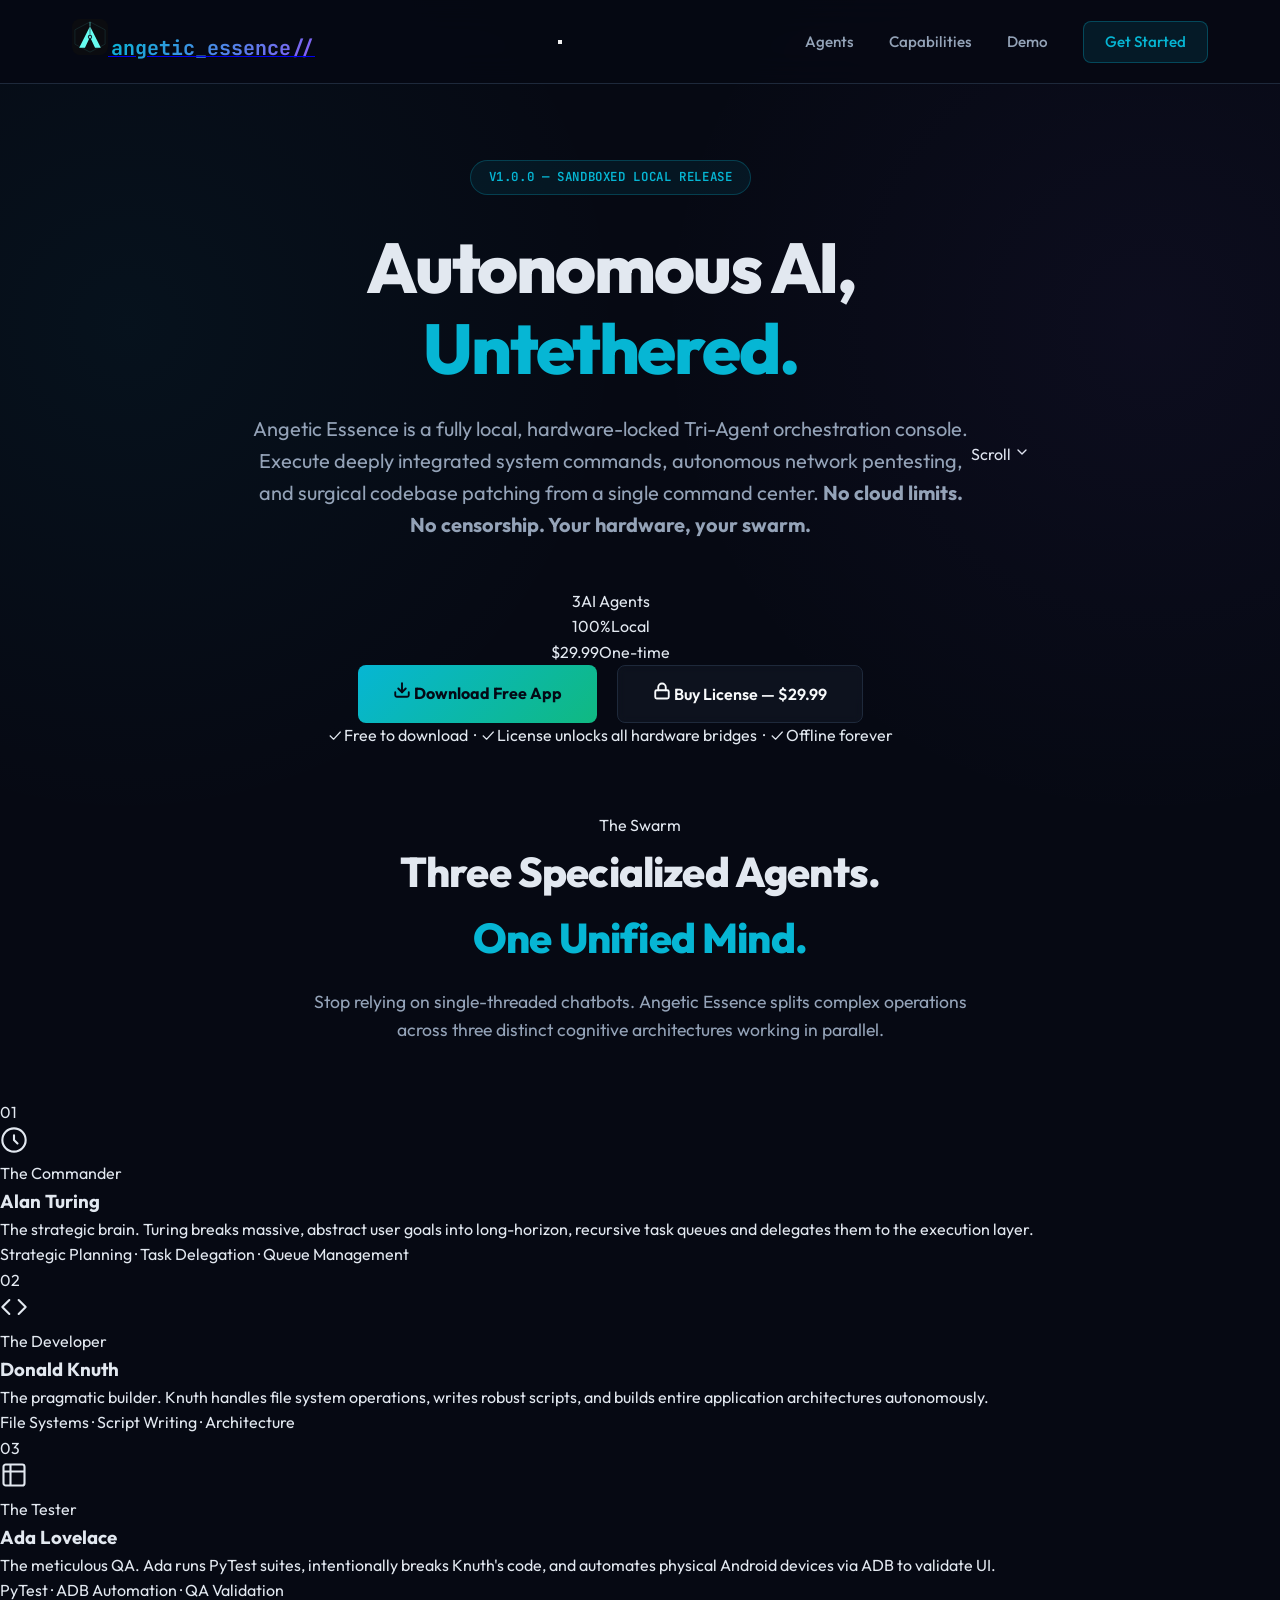
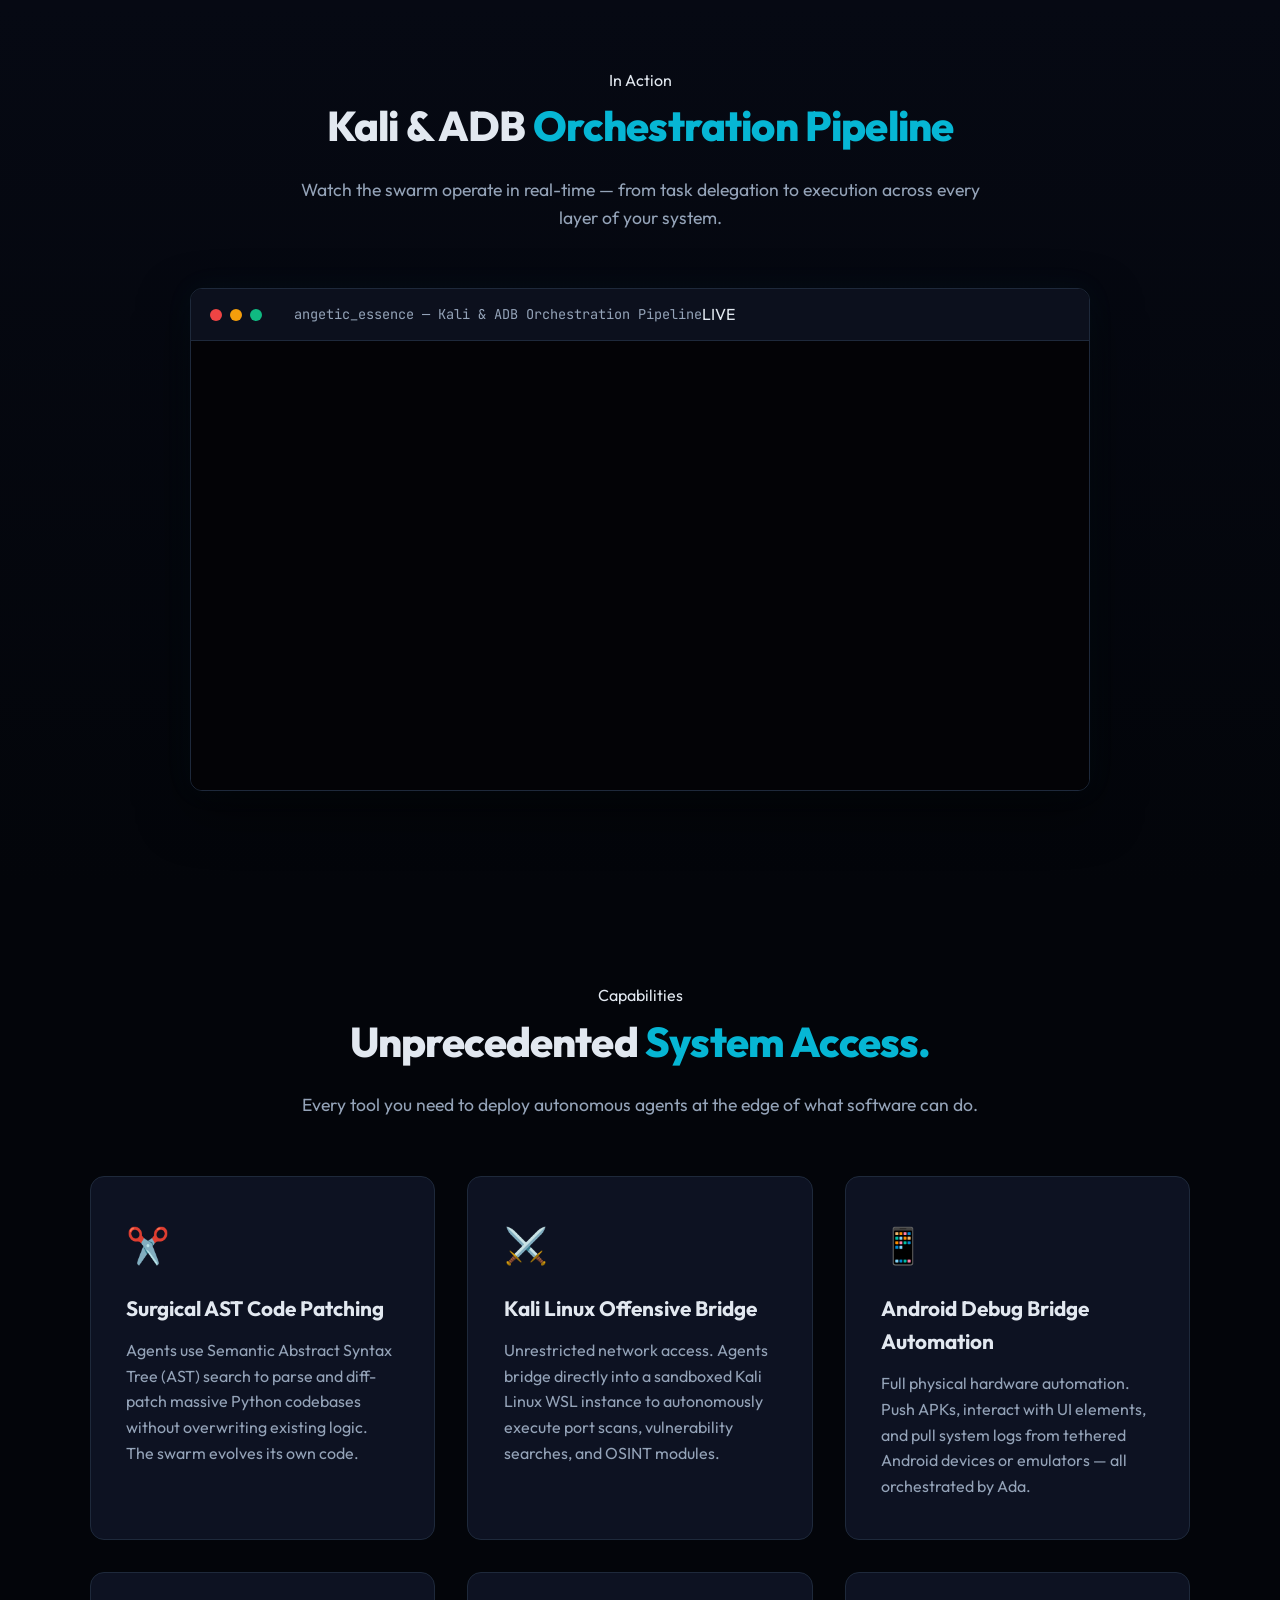
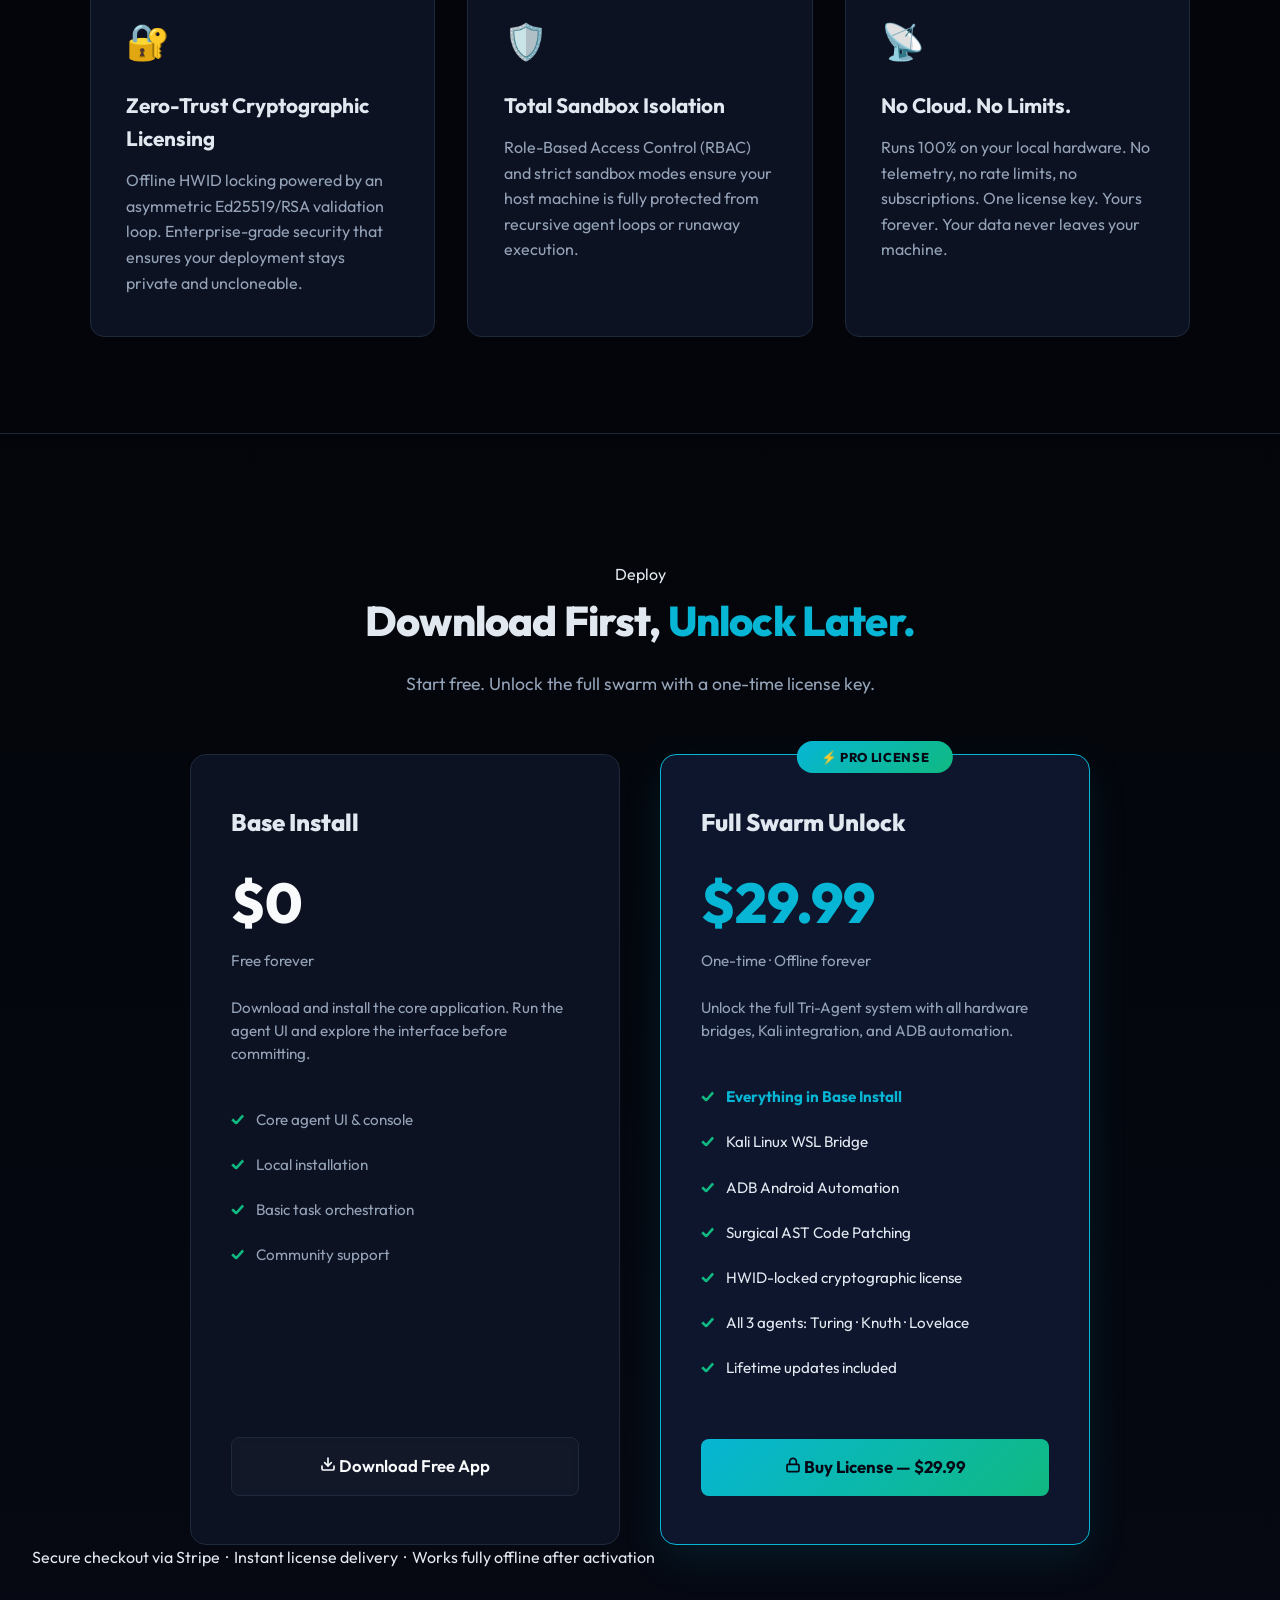
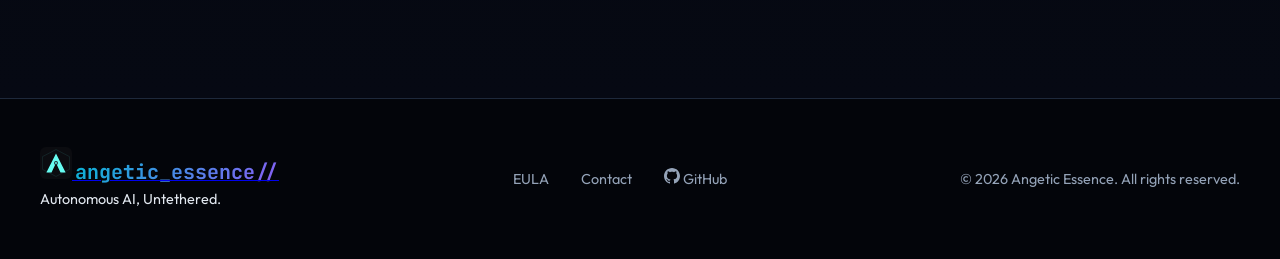
==== commit 2484794f: "✨ Overhaul landing page — agents section, animated terminal, pricing cards, mobile nav, meta tags" ====
--- a/index.html
+++ b/index.html
@@ -3,16 +3,26 @@
 <head>
     <meta charset="UTF-8">
     <meta name="viewport" content="width=device-width, initial-scale=1.0">
+    <meta name="description" content="Angetic Essence — Fully local, hardware-locked Tri-Agent AI orchestration console. Kali Linux bridge, ADB automation, AST code patching. No cloud. No censorship.">
+    <meta property="og:title" content="Angetic Essence — Autonomous AI, Untethered.">
+    <meta property="og:description" content="Deploy 3 self-evolving AI agents. Kali Linux bridge, ADB automation, surgical AST patching. Your hardware, your swarm.">
+    <meta property="og:type" content="website">
+    <meta property="og:url" content="https://laikaseriousjames-barkdog.github.io/Angetic-Essence/">
+    <meta name="twitter:card" content="summary_large_image">
+    <meta name="twitter:title" content="Angetic Essence — Autonomous AI, Untethered.">
+    <meta name="twitter:description" content="Deploy 3 self-evolving AI agents. Kali Linux, ADB, AST patching. No cloud limits.">
     <title>Angetic Essence — Local Autonomous AI Agent Cyberdeck</title>
     <link rel="stylesheet" href="styles.css">
     <link rel="preconnect" href="https://fonts.googleapis.com">
     <link href="https://fonts.googleapis.com/css2?family=JetBrains+Mono:wght@400;500;700&family=Outfit:wght@400;500;600;700;800&display=swap" rel="stylesheet">
 </head>
 <body>
+
+    <!-- NAV -->
     <nav>
         <div class="nav-inner">
-            <span class="logo" style="display: flex; align-items: center; gap: 10px;">
-                <svg xmlns="http://www.w3.org/2000/svg" viewBox="0 0 500 500" height="40" style="border-radius: 10px;">
+            <a href="#" class="logo-link">
+                <svg xmlns="http://www.w3.org/2000/svg" viewBox="0 0 500 500" height="36" style="border-radius:8px;flex-shrink:0;">
                   <rect width="500" height="500" fill="#0B0C10"/>
                   <polygon points="250,40 460,150 460,350 250,460 40,350 40,150" fill="none" stroke="#45A29E" stroke-width="6" stroke-opacity="0.4"/>
                   <path d="M 250 100 L 400 400 L 320 400 L 250 250 L 180 400 L 100 400 Z" fill="#66FCF1"/>
@@ -21,9 +31,13 @@
                   <line x1="250" y1="100" x2="250" y2="220" stroke="#1F2833" stroke-width="8"/>
                   <line x1="250" y1="40" x2="250" y2="100" stroke="#66FCF1" stroke-width="8"/>
                 </svg>
-                angetic_essence<span class="dim">//</span>
-            </span>
-            <div class="nav-links">
+                <span class="logo">angetic_essence<span class="dim">//</span></span>
+            </a>
+            <button class="nav-hamburger" aria-label="Toggle menu" onclick="toggleMenu()">
+                <span></span><span></span><span></span>
+            </button>
+            <div class="nav-links" id="nav-menu">
+                <a href="#agents">Agents</a>
                 <a href="#features">Capabilities</a>
                 <a href="#demo">Demo</a>
                 <a href="#pricing" class="nav-cta">Get Started</a>
@@ -31,28 +45,89 @@
         </div>
     </nav>
 
+    <!-- HERO -->
     <header class="hero">
         <div class="hero-bg"></div>
+        <div class="hero-grid-overlay"></div>
         <div class="hero-content">
-            <span class="badge">V1.0.0 — Sandboxed Local Release</span>
+            <span class="badge">
+                <span class="badge-dot"></span>
+                V1.0.0 — Sandboxed Local Release
+            </span>
             <h1>Autonomous AI,<br><span class="accent">Untethered.</span></h1>
-            <p class="hero-sub">Angetic Essence is a fully local, hardware-locked Tri-Agent orchestration console. Execute deeply integrated system commands, autonomous network pentesting, and surgical codebase patching from a single command center. No cloud limits. No censorship. Your hardware, your swarm.</p>
+            <p class="hero-sub">Angetic Essence is a fully local, hardware-locked Tri-Agent orchestration console. Execute deeply integrated system commands, autonomous network pentesting, and surgical codebase patching from a single command center. <strong>No cloud limits. No censorship. Your hardware, your swarm.</strong></p>
+            <div class="hero-stats">
+                <div class="stat"><span class="stat-num">3</span><span class="stat-label">AI Agents</span></div>
+                <div class="stat-divider"></div>
+                <div class="stat"><span class="stat-num">100%</span><span class="stat-label">Local</span></div>
+                <div class="stat-divider"></div>
+                <div class="stat"><span class="stat-num">$29.99</span><span class="stat-label">One-time</span></div>
+            </div>
             <div class="hero-actions">
-                <a href="https://github.com/laikaseriousjames-barkdog/Angetic-Essence#readme" class="btn-primary">View Documentation</a>
-                <a href="#pricing" class="btn-secondary">Buy Now: $29.99 - Secure Stripe Checkout</a>
-            </div>
+                <a href="#pricing" class="btn-primary">
+                    <svg width="18" height="18" viewBox="0 0 24 24" fill="none" stroke="currentColor" stroke-width="2.5" stroke-linecap="round" stroke-linejoin="round"><path d="M21 15v4a2 2 0 0 1-2 2H5a2 2 0 0 1-2-2v-4"/><polyline points="7 10 12 15 17 10"/><line x1="12" y1="15" x2="12" y2="3"/></svg>
+                    Download Free App
+                </a>
+                <a href="https://buy.stripe.com/bJe3cv6GCcll5O38qT6g800" class="btn-secondary" target="_blank" rel="noopener">
+                    <svg width="18" height="18" viewBox="0 0 24 24" fill="none" stroke="currentColor" stroke-width="2.5" stroke-linecap="round" stroke-linejoin="round"><rect x="3" y="11" width="18" height="11" rx="2" ry="2"/><path d="M7 11V7a5 5 0 0 1 10 0v4"/></svg>
+                    Buy License — $29.99
+                </a>
+            </div>
+            <p class="hero-note">✓ Free to download &nbsp;·&nbsp; ✓ License unlocks all hardware bridges &nbsp;·&nbsp; ✓ Offline forever</p>
+        </div>
+        <div class="hero-scroll-hint">
+            <span>Scroll</span>
+            <svg width="16" height="16" viewBox="0 0 24 24" fill="none" stroke="currentColor" stroke-width="2" stroke-linecap="round" stroke-linejoin="round"><polyline points="6 9 12 15 18 9"/></svg>
         </div>
     </header>
 
+    <!-- AGENTS -->
+    <section class="agents-section" id="agents">
+        <div class="section-header">
+            <span class="section-tag">The Swarm</span>
+            <h2>Three Specialized Agents.<br><span class="accent">One Unified Mind.</span></h2>
+            <p>Stop relying on single-threaded chatbots. Angetic Essence splits complex operations across three distinct cognitive architectures working in parallel.</p>
+        </div>
+        <div class="agents-grid">
+            <div class="agent-card commander">
+                <div class="agent-num">01</div>
+                <div class="agent-icon-wrap">
+                    <svg width="28" height="28" viewBox="0 0 24 24" fill="none" stroke="currentColor" stroke-width="1.8" stroke-linecap="round" stroke-linejoin="round"><circle cx="12" cy="12" r="10"/><path d="M12 8v4l3 3"/></svg>
+                </div>
+                <div class="agent-role">The Commander</div>
+                <h3>Alan Turing</h3>
+                <p>The strategic brain. Turing breaks massive, abstract user goals into long-horizon, recursive task queues and delegates them to the execution layer.</p>
+                <div class="agent-tag">Strategic Planning · Task Delegation · Queue Management</div>
+            </div>
+            <div class="agent-card developer">
+                <div class="agent-num">02</div>
+                <div class="agent-icon-wrap">
+                    <svg width="28" height="28" viewBox="0 0 24 24" fill="none" stroke="currentColor" stroke-width="1.8" stroke-linecap="round" stroke-linejoin="round"><polyline points="16 18 22 12 16 6"/><polyline points="8 6 2 12 8 18"/></svg>
+                </div>
+                <div class="agent-role">The Developer</div>
+                <h3>Donald Knuth</h3>
+                <p>The pragmatic builder. Knuth handles file system operations, writes robust scripts, and builds entire application architectures autonomously.</p>
+                <div class="agent-tag">File Systems · Script Writing · Architecture</div>
+            </div>
+            <div class="agent-card tester">
+                <div class="agent-num">03</div>
+                <div class="agent-icon-wrap">
+                    <svg width="28" height="28" viewBox="0 0 24 24" fill="none" stroke="currentColor" stroke-width="1.8" stroke-linecap="round" stroke-linejoin="round"><path d="M9 3H5a2 2 0 0 0-2 2v4m6-6h10a2 2 0 0 1 2 2v4M9 3v18m0 0h10a2 2 0 0 0 2-2V9M9 21H5a2 2 0 0 1-2-2V9m0 0h18"/></svg>
+                </div>
+                <div class="agent-role">The Tester</div>
+                <h3>Ada Lovelace</h3>
+                <p>The meticulous QA. Ada runs PyTest suites, intentionally breaks Knuth's code, and automates physical Android devices via ADB to validate UI.</p>
+                <div class="agent-tag">PyTest · ADB Automation · QA Validation</div>
+            </div>
+        </div>
+    </section>
+
+    <!-- DEMO / TERMINAL -->
     <section class="demo-section" id="demo">
         <div class="section-header">
-            <h2>Three Specialized Agents. <span class="accent">One Unified Mind.</span></h2>
-            <p>Stop relying on single-threaded chatbots. Angetic Essence splits complex operations across three distinct cognitive architectures.</p>
-            <p style="color: var(--fg2); margin-top: 15px; font-size: 0.9rem; text-align: left; max-width: 800px; margin-left: auto; margin-right: auto;">
-                <strong>Alan Turing (The Commander):</strong> The strategic brain. Turing breaks massive, abstract user goals into long-horizon, recursive task queues and delegates them to the execution layer.<br><br>
-                <strong>Donald Knuth (The Developer):</strong> The pragmatic builder. Knuth handles file system operations, writes robust scripts, and builds entire application architectures autonomously.<br><br>
-                <strong>Ada Lovelace (The Tester):</strong> The meticulous QA. Ada runs PyTest suites, attempts to intentionally break Knuth's code, and automates physical Android devices via ADB to validate UI.
-            </p>
+            <span class="section-tag">In Action</span>
+            <h2>Kali &amp; ADB <span class="accent">Orchestration Pipeline</span></h2>
+            <p>Watch the swarm operate in real-time — from task delegation to execution across every layer of your system.</p>
         </div>
         <div class="hardware-frame">
             <div class="screen-header">
@@ -61,98 +136,199 @@
                     <span class="dot yellow"></span>
                     <span class="dot green"></span>
                 </div>
-                <span class="window-title">Angetic Essence — Kali & ADB Orchestration Pipeline</span>
+                <span class="window-title">angetic_essence — Kali &amp; ADB Orchestration Pipeline</span>
+                <span class="window-status"><span class="status-dot"></span> LIVE</span>
             </div>
             <div class="screen-body">
                 <video autoplay loop muted playsinline class="demo-video">
                     <source src="assets/demo.mp4" type="video/mp4">
-                    <!-- Text fallback representing terminal output in case video asset is not present -->
-                    <pre class="terminal-fallback">
-[Knuth] Initializing news-based developer intelligence loop...
-[Lovelace] Verification suites booted: pytest-coverage ready.
-[Turing] Analyzing Kali Linux WSL VM health: Status OK.
-[SYSTEM] Ready for tasks. Enter target command.
-$ /api/adb/devices -> Listing ADB nodes. Found device [emulator-5554]
-$ /api/vm/exec "nmap -sV -F 192.168.1.1" -> Triggering network audit tool...
-                    </pre>
+                    <div class="terminal-fallback" id="terminal"></div>
                 </video>
             </div>
         </div>
     </section>
 
+    <!-- CAPABILITIES -->
     <section class="value-props" id="features">
-        <div class="section-header" style="text-align: center; margin-bottom: 40px;">
+        <div class="section-header">
+            <span class="section-tag">Capabilities</span>
             <h2>Unprecedented <span class="accent">System Access.</span></h2>
+            <p>Every tool you need to deploy autonomous agents at the edge of what software can do.</p>
         </div>
         <div class="props-grid">
             <div class="prop-card">
                 <div class="prop-icon">✂️</div>
                 <h3>Surgical AST Code Patching</h3>
-                <p>Watch the swarm evolve its own logic. Agents use Semantic Abstract Syntax Tree (AST) search to parse and diff-patch massive Python codebases without overwriting existing logic.</p>
+                <p>Agents use Semantic Abstract Syntax Tree (AST) search to parse and diff-patch massive Python codebases without overwriting existing logic. The swarm evolves its own code.</p>
             </div>
             <div class="prop-card">
                 <div class="prop-icon">⚔️</div>
                 <h3>Kali Linux Offensive Bridge</h3>
-                <p>Unrestricted network access. Agents bridge directly into a sandboxed Kali Linux WSL instance to autonomously execute port scans, search for vulnerabilities, and run OSINT modules.</p>
+                <p>Unrestricted network access. Agents bridge directly into a sandboxed Kali Linux WSL instance to autonomously execute port scans, vulnerability searches, and OSINT modules.</p>
             </div>
             <div class="prop-card">
                 <div class="prop-icon">📱</div>
-                <h3>Android Debug Bridge (ADB) Automation</h3>
-                <p>Full physical hardware automation. Push APKs, interact with UI elements, and pull system logs from tethered Android devices or emulators.</p>
+                <h3>Android Debug Bridge Automation</h3>
+                <p>Full physical hardware automation. Push APKs, interact with UI elements, and pull system logs from tethered Android devices or emulators — all orchestrated by Ada.</p>
             </div>
             <div class="prop-card">
                 <div class="prop-icon">🔐</div>
                 <h3>Zero-Trust Cryptographic Licensing</h3>
-                <p>Enterprise-grade security. Offline HWID locking powered by an asymmetric Ed25519/RSA validation loop ensures your deployment remains secure and private.</p>
-            </div>
-            <div class="prop-card" style="grid-column: 1 / -1; max-width: 600px; margin: 0 auto;">
+                <p>Offline HWID locking powered by an asymmetric Ed25519/RSA validation loop. Enterprise-grade security that ensures your deployment stays private and uncloneable.</p>
+            </div>
+            <div class="prop-card">
                 <div class="prop-icon">🛡️</div>
                 <h3>Total Sandbox Isolation</h3>
-                <p>You control the permissions. Role-Based Access Control (RBAC) and strict sandbox modes ensure your host machine is protected from recursive agent loops.</p>
+                <p>Role-Based Access Control (RBAC) and strict sandbox modes ensure your host machine is fully protected from recursive agent loops or runaway execution.</p>
+            </div>
+            <div class="prop-card">
+                <div class="prop-icon">📡</div>
+                <h3>No Cloud. No Limits.</h3>
+                <p>Runs 100% on your local hardware. No telemetry, no rate limits, no subscriptions. One license key. Yours forever. Your data never leaves your machine.</p>
             </div>
         </div>
     </section>
 
-    <section class="pricing" id="pricing" style="text-align: center; max-width: 800px; margin: 0 auto; padding: 60px 20px;">
+    <!-- PRICING -->
+    <section class="pricing" id="pricing">
         <div class="section-header">
+            <span class="section-tag">Deploy</span>
             <h2>Download First, <span class="accent">Unlock Later.</span></h2>
-            <p style="font-size: 1.1rem; margin-bottom: 30px; line-height: 1.6; color: var(--fg2);">
-                <strong>Step 1:</strong> Download and install the free application to your machine.<br>
-                <strong>Step 2:</strong> Purchase a Pro License Key to unlock advanced hardware integrations and bridges.
-            </p>
-        </div>
-        <div style="display: flex; gap: 20px; justify-content: center; flex-wrap: wrap;">
-            <a href="https://github.com/laikaseriousjames-barkdog/Angetic-Essence/releases/latest/download/Angetic-Essencev1.exe" class="btn-secondary" style="font-size: 1.1rem; padding: 15px 30px; display: flex; align-items: center; gap: 10px;">
-                <svg width="20" height="20" viewBox="0 0 24 24" fill="none" stroke="currentColor" stroke-width="2" stroke-linecap="round" stroke-linejoin="round"><path d="M21 15v4a2 2 0 0 1-2 2H5a2 2 0 0 1-2-2v-4"></path><polyline points="7 10 12 15 17 10"></polyline><line x1="12" y1="15" x2="12" y2="3"></line></svg>
-                1. Download Free App
-            </a>
-            <a href="https://buy.stripe.com/bJe3cv6GCcll5O38qT6g800" class="btn-primary" target="_blank" rel="noopener noreferrer" style="font-size: 1.1rem; padding: 15px 30px; display: flex; align-items: center; gap: 10px;">
-                <svg width="20" height="20" viewBox="0 0 24 24" fill="none" stroke="currentColor" stroke-width="2" stroke-linecap="round" stroke-linejoin="round"><rect x="3" y="11" width="18" height="11" rx="2" ry="2"></rect><path d="M7 11V7a5 5 0 0 1 10 0v4"></path></svg>
-                2. Buy License Key ($29.99)
-            </a>
-        </div>
+            <p>Start free. Unlock the full swarm with a one-time license key.</p>
+        </div>
+        <div class="pricing-grid">
+            <div class="pricing-card free-card">
+                <div class="pricing-card-header">
+                    <h3>Base Install</h3>
+                    <div class="price">$0</div>
+                    <div class="price-note">Free forever</div>
+                </div>
+                <p class="card-desc">Download and install the core application. Run the agent UI and explore the interface before committing.</p>
+                <ul>
+                    <li>Core agent UI &amp; console</li>
+                    <li>Local installation</li>
+                    <li>Basic task orchestration</li>
+                    <li>Community support</li>
+                </ul>
+                <a href="https://github.com/laikaseriousjames-barkdog/Angetic-Essence/releases/latest/download/Angetic-Essencev1.exe" class="btn-secondary">
+                    <svg width="16" height="16" viewBox="0 0 24 24" fill="none" stroke="currentColor" stroke-width="2.5" stroke-linecap="round" stroke-linejoin="round"><path d="M21 15v4a2 2 0 0 1-2 2H5a2 2 0 0 1-2-2v-4"/><polyline points="7 10 12 15 17 10"/><line x1="12" y1="15" x2="12" y2="3"/></svg>
+                    Download Free App
+                </a>
+            </div>
+            <div class="pricing-card featured">
+                <div class="featured-badge">⚡ Pro License</div>
+                <div class="pricing-card-header">
+                    <h3>Full Swarm Unlock</h3>
+                    <div class="price accent">$29.99</div>
+                    <div class="price-note">One-time · Offline forever</div>
+                </div>
+                <p class="card-desc">Unlock the full Tri-Agent system with all hardware bridges, Kali integration, and ADB automation.</p>
+                <ul>
+                    <li><strong>Everything in Base Install</strong></li>
+                    <li>Kali Linux WSL Bridge</li>
+                    <li>ADB Android Automation</li>
+                    <li>Surgical AST Code Patching</li>
+                    <li>HWID-locked cryptographic license</li>
+                    <li>All 3 agents: Turing · Knuth · Lovelace</li>
+                    <li>Lifetime updates included</li>
+                </ul>
+                <a href="https://buy.stripe.com/bJe3cv6GCcll5O38qT6g800" class="btn-primary" target="_blank" rel="noopener noreferrer">
+                    <svg width="16" height="16" viewBox="0 0 24 24" fill="none" stroke="currentColor" stroke-width="2.5" stroke-linecap="round" stroke-linejoin="round"><rect x="3" y="11" width="18" height="11" rx="2" ry="2"/><path d="M7 11V7a5 5 0 0 1 10 0v4"/></svg>
+                    Buy License — $29.99
+                </a>
+            </div>
+        </div>
+        <p class="pricing-footnote">Secure checkout via Stripe &nbsp;·&nbsp; Instant license delivery &nbsp;·&nbsp; Works fully offline after activation</p>
     </section>
 
+    <!-- FOOTER -->
     <footer>
         <div class="footer-inner">
-            <span class="logo" style="display: flex; align-items: center; gap: 10px;">
-                <svg xmlns="http://www.w3.org/2000/svg" viewBox="0 0 500 500" height="40" style="border-radius: 10px;">
-                  <rect width="500" height="500" fill="#0B0C10"/>
-                  <polygon points="250,40 460,150 460,350 250,460 40,350 40,150" fill="none" stroke="#45A29E" stroke-width="6" stroke-opacity="0.4"/>
-                  <path d="M 250 100 L 400 400 L 320 400 L 250 250 L 180 400 L 100 400 Z" fill="#66FCF1"/>
-                  <circle cx="250" cy="250" r="30" fill="#1F2833"/>
-                  <circle cx="250" cy="250" r="15" fill="#66FCF1"/>
-                  <line x1="250" y1="100" x2="250" y2="220" stroke="#1F2833" stroke-width="8"/>
-                  <line x1="250" y1="40" x2="250" y2="100" stroke="#66FCF1" stroke-width="8"/>
-                </svg>
-                angetic_essence<span class="dim">//</span>
-            </span>
+            <div class="footer-brand">
+                <a href="#" class="logo-link">
+                    <svg xmlns="http://www.w3.org/2000/svg" viewBox="0 0 500 500" height="32" style="border-radius:6px;flex-shrink:0;">
+                      <rect width="500" height="500" fill="#0B0C10"/>
+                      <polygon points="250,40 460,150 460,350 250,460 40,350 40,150" fill="none" stroke="#45A29E" stroke-width="6" stroke-opacity="0.4"/>
+                      <path d="M 250 100 L 400 400 L 320 400 L 250 250 L 180 400 L 100 400 Z" fill="#66FCF1"/>
+                      <circle cx="250" cy="250" r="30" fill="#1F2833"/>
+                      <circle cx="250" cy="250" r="15" fill="#66FCF1"/>
+                    </svg>
+                    <span class="logo">angetic_essence<span class="dim">//</span></span>
+                </a>
+                <p class="footer-tagline">Autonomous AI, Untethered.</p>
+            </div>
             <div class="footer-links">
                 <a href="docs/EULA.md">EULA</a>
-                <a href="mailto:laikaseriousjames@gmail.com">laikaseriousjames@gmail.com</a>
-            </div>
-            <span class="dim">&copy; 2026 Angetic Essence. All rights reserved.</span>
+                <a href="mailto:laikaseriousjames@gmail.com">Contact</a>
+                <a href="https://github.com/laikaseriousjames-barkdog/Angetic-Essence" target="_blank" rel="noopener">
+                    <svg width="16" height="16" viewBox="0 0 24 24" fill="currentColor"><path d="M12 0c-6.626 0-12 5.373-12 12 0 5.302 3.438 9.8 8.207 11.387.599.111.793-.261.793-.577v-2.234c-3.338.726-4.033-1.416-4.033-1.416-.546-1.387-1.333-1.756-1.333-1.756-1.089-.745.083-.729.083-.729 1.205.084 1.839 1.237 1.839 1.237 1.07 1.834 2.807 1.304 3.492.997.107-.775.418-1.305.762-1.604-2.665-.305-5.467-1.334-5.467-5.931 0-1.311.469-2.381 1.236-3.221-.124-.303-.535-1.524.117-3.176 0 0 1.008-.322 3.301 1.23.957-.266 1.983-.399 3.003-.404 1.02.005 2.047.138 3.006.404 2.291-1.552 3.297-1.23 3.297-1.23.653 1.653.242 2.874.118 3.176.77.84 1.235 1.911 1.235 3.221 0 4.609-2.807 5.624-5.479 5.921.43.372.823 1.102.823 2.222v3.293c0 .319.192.694.801.576 4.765-1.589 8.199-6.086 8.199-11.386 0-6.627-5.373-12-12-12z"/></svg>
+                    GitHub
+                </a>
+            </div>
+            <span class="dim footer-copy">&copy; 2026 Angetic Essence. All rights reserved.</span>
         </div>
     </footer>
+
+    <script>
+    // Hamburger menu
+    function toggleMenu() {
+        document.getElementById('nav-menu').classList.toggle('open');
+    }
+    document.querySelectorAll('.nav-links a').forEach(a => {
+        a.addEventListener('click', () => document.getElementById('nav-menu').classList.remove('open'));
+    });
+
+    // Animated terminal fallback
+    const lines = [
+        { text: '[SYSTEM] Angetic Essence v1.0.0 booting...', color: '#94a3b8', delay: 0 },
+        { text: '[Turing]  Initializing recursive task queue engine...', color: '#06b6d4', delay: 600 },
+        { text: '[Knuth]   File system operations: READY', color: '#10b981', delay: 1200 },
+        { text: '[Lovelace] PyTest suite loaded. ADB bridge: CONNECTED', color: '#8b5cf6', delay: 1800 },
+        { text: '', delay: 2200 },
+        { text: '$ /api/vm/exec "nmap -sV -F 192.168.1.0/24"', color: '#f8fafc', delay: 2600 },
+        { text: '  → Triggering Kali WSL bridge...', color: '#94a3b8', delay: 3200 },
+        { text: '  → Discovered 12 hosts. 3 with open ports.', color: '#10b981', delay: 3800 },
+        { text: '', delay: 4200 },
+        { text: '$ /api/adb/devices', color: '#f8fafc', delay: 4600 },
+        { text: '  → Found device: [emulator-5554] online', color: '#10b981', delay: 5000 },
+        { text: '  → Pushing APK: agent_ui_test.apk...', color: '#94a3b8', delay: 5400 },
+        { text: '  → Install success. Running UI validation...', color: '#10b981', delay: 6000 },
+        { text: '', delay: 6400 },
+        { text: '$ /api/ast/patch --target agent_core.py', color: '#f8fafc', delay: 6800 },
+        { text: '  → Parsing AST tree: 2,847 nodes found', color: '#94a3b8', delay: 7400 },
+        { text: '  → Diff patch applied. 0 regressions.', color: '#10b981', delay: 8000 },
+        { text: '', delay: 8400 },
+        { text: '[Turing]  All agents nominal. Awaiting next directive.', color: '#06b6d4', delay: 8800 },
+        { text: '█', color: '#06b6d4', delay: 9400 },
+    ];
+
+    const terminal = document.getElementById('terminal');
+    if (terminal) {
+        lines.forEach(({ text, color, delay }) => {
+            setTimeout(() => {
+                const line = document.createElement('div');
+                line.className = 'terminal-line';
+                line.style.color = color || '#94a3b8';
+                line.textContent = text;
+                terminal.appendChild(line);
+                terminal.scrollTop = terminal.scrollHeight;
+            }, delay);
+        });
+    }
+
+    // Smooth active nav highlight on scroll
+    const sections = document.querySelectorAll('section[id], header[id]');
+    const navLinks = document.querySelectorAll('.nav-links a');
+    window.addEventListener('scroll', () => {
+        let current = '';
+        sections.forEach(s => {
+            if (window.scrollY >= s.offsetTop - 120) current = s.id;
+        });
+        navLinks.forEach(a => {
+            a.classList.remove('active');
+            if (a.getAttribute('href') === '#' + current) a.classList.add('active');
+        });
+    }, { passive: true });
+    </script>
 </body>
 </html>
